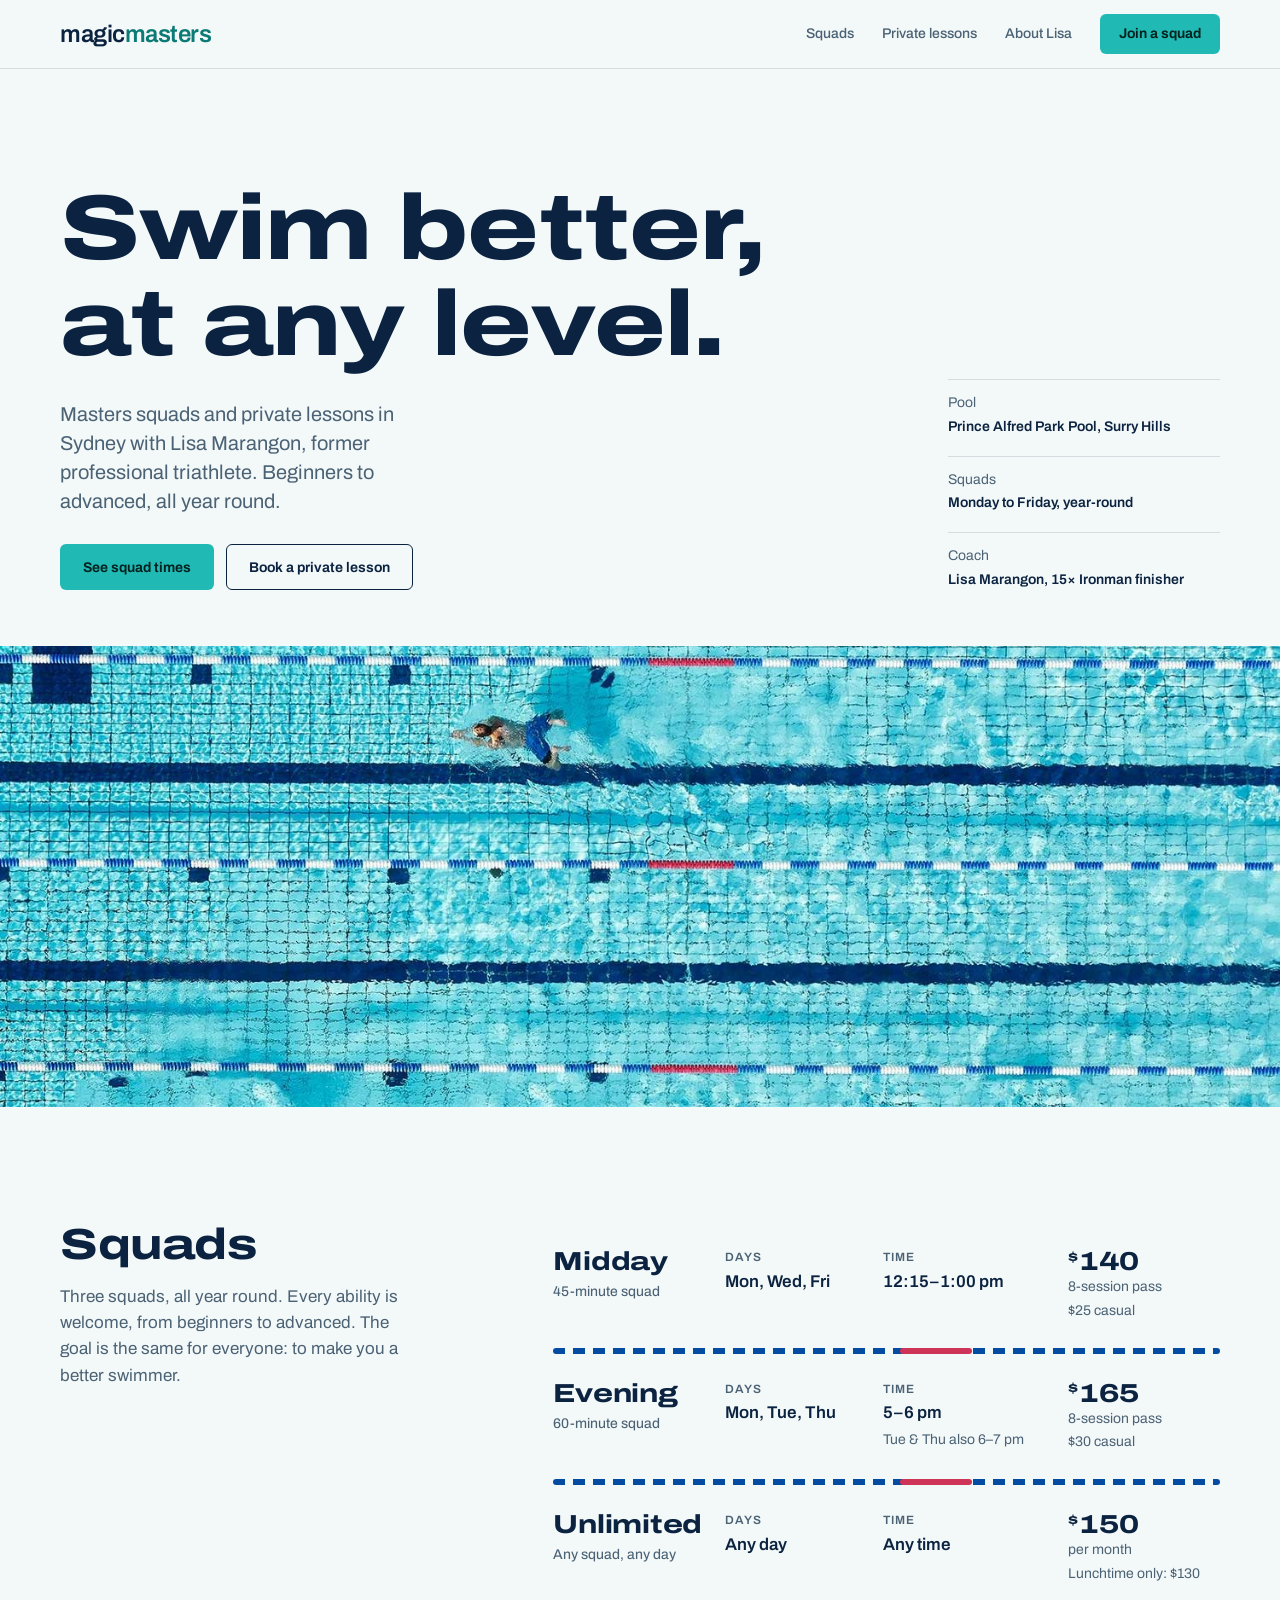
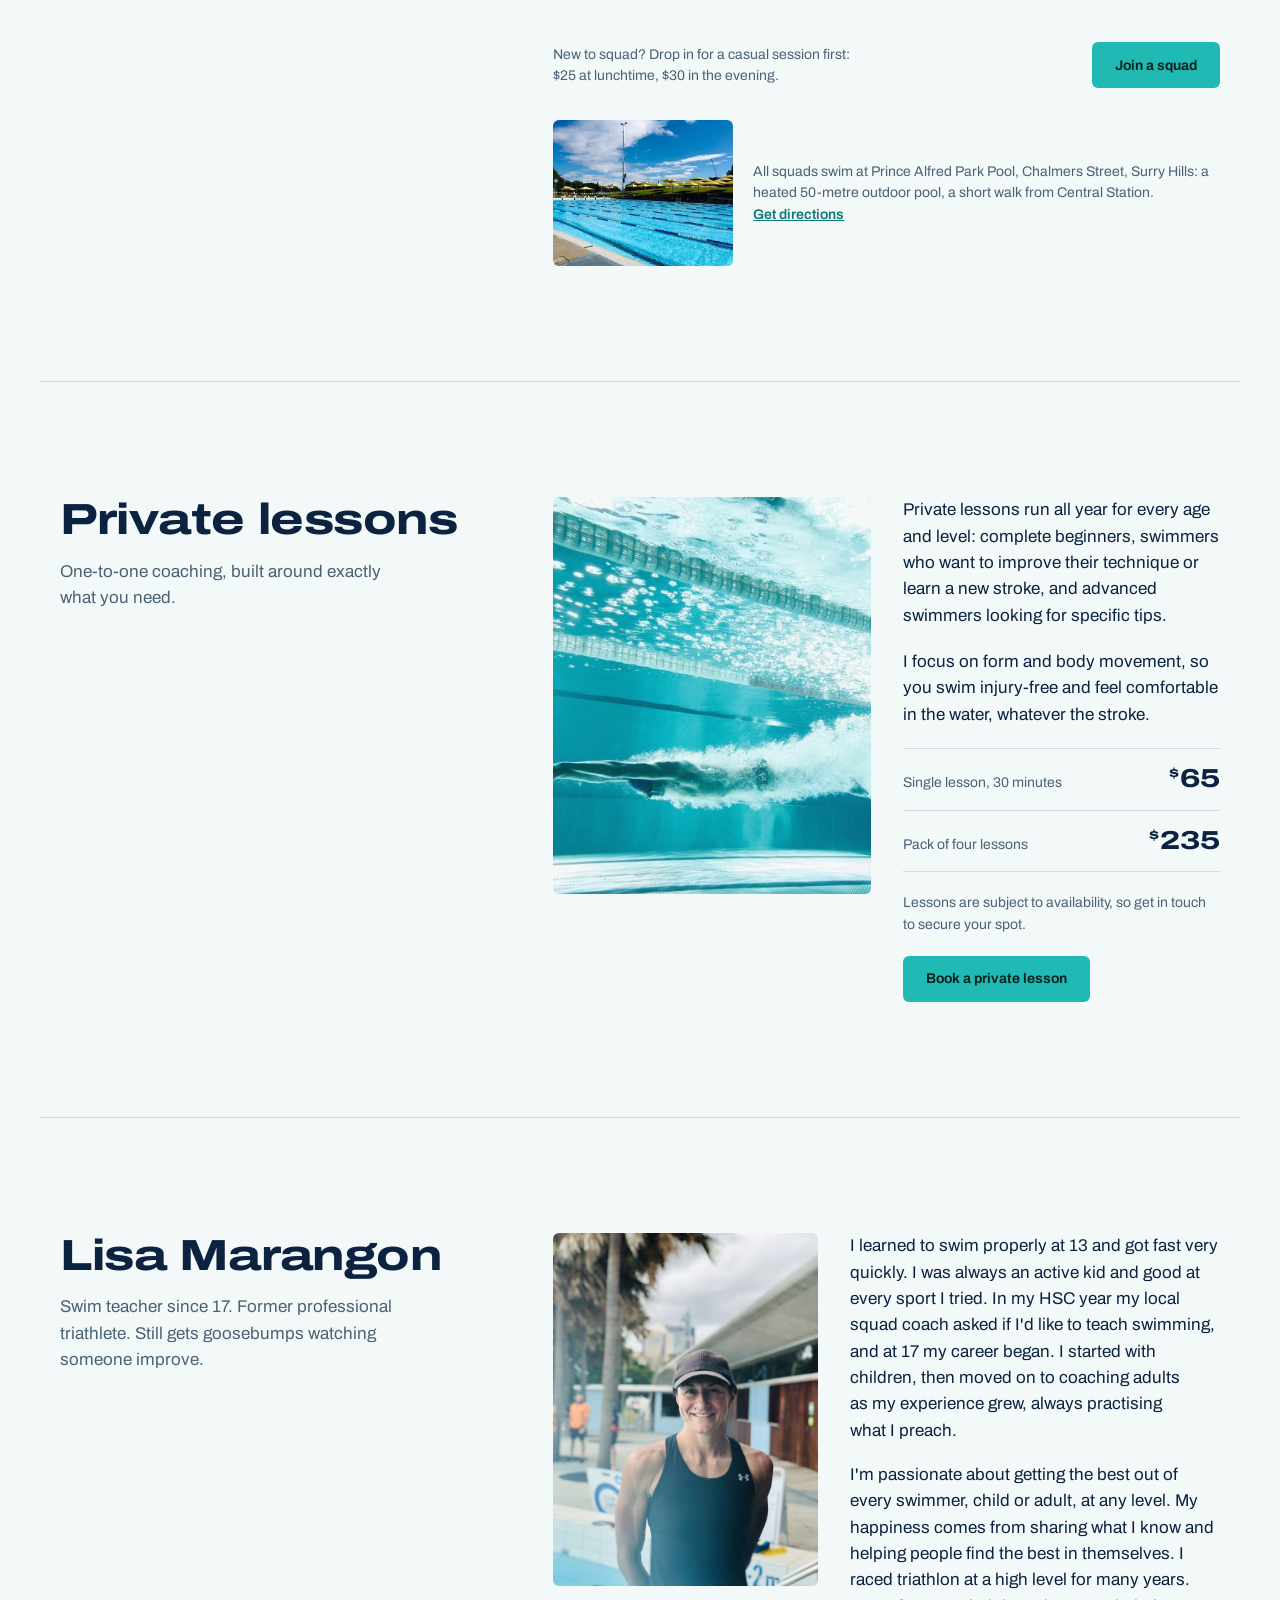
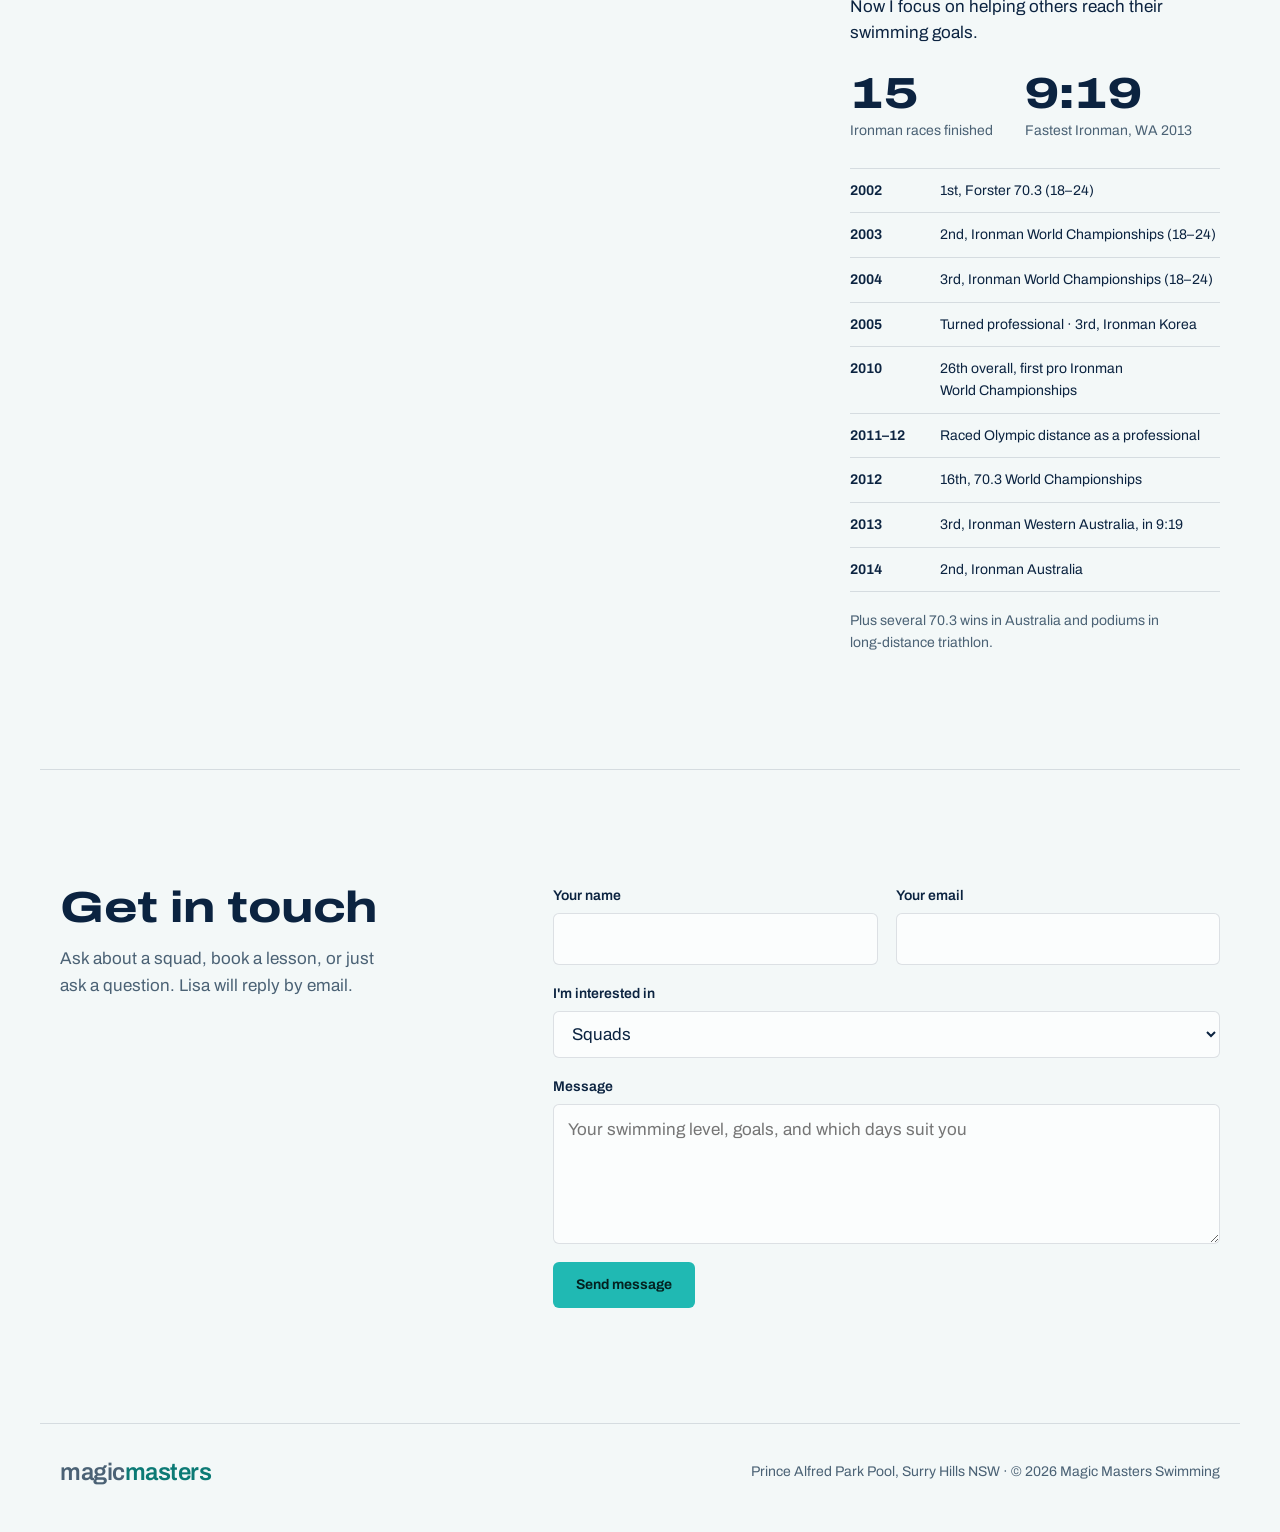
==== index.html @ 4824fb61 "Stage 2: 2026 rebuild of the homepage, no theme or jQuery Hand-written single page replacing the Enf" ====
<!doctype html>
<html lang="en-AU">
<head>
<meta charset="utf-8">
<title>Magic Masters Swimming</title>
<meta name="claude:viewport-fit-sides" content="cover">
<meta name="viewport" content="width=device-width, initial-scale=1, viewport-fit=cover">
<meta name="description" content="Masters swimming squads and private lessons with coach Lisa Marangon at Prince Alfred Park Pool, Surry Hills, Sydney. All levels, all year round.">
<meta property="og:title" content="Magic Masters Swimming">
<meta property="og:description" content="Masters squads and private lessons with Lisa Marangon at Prince Alfred Park Pool, Sydney.">
<meta property="og:image" content="assets/img/pool-lanes.jpg">
<link rel="icon" href="data:image/svg+xml,%3Csvg xmlns='http://www.w3.org/2000/svg' viewBox='0 0 32 32'%3E%3Crect width='32' height='32' rx='7' fill='%23032f66'/%3E%3Crect x='5' y='15' width='22' height='3' fill='%2320b9b3'/%3E%3Crect x='14' y='15' width='5' height='3' fill='%23ce3457'/%3E%3C/svg%3E">
<link rel="preconnect" href="https://fonts.googleapis.com">
<link rel="preconnect" href="https://fonts.gstatic.com" crossorigin>
<link rel="stylesheet" href="https://fonts.googleapis.com/css2?family=Archivo:wdth,wght@62..125,100..900&display=swap">
<style>
/* Layout: editorial 12-col grid, headings in a left rail, content right; one full-bleed pool band.
   Signature: the squad timetable as pool lanes, split by lane ropes sampled from the drone photo. */
:root {
  --canvas: #f3f8f8;      /* pool-tinted off-white */
  --surface: #fbfdfd;
  --ink: #0b2340;         /* deep lane-line navy */
  --ink-2: #4b6275;
  --line: rgba(11, 35, 64, 0.13);
  --aqua: #20b9b3;        /* logo aqua: fills only */
  --aqua-ink: #0c7a75;    /* aqua dark enough for text */
  --on-aqua: #04211f;
  --rope-blue: #044ca1;
  --rope-red: #ce3457;

  --font: "Archivo", "Helvetica Neue", Arial, sans-serif;
  --wide: "wdth" 125;
  --step--1: 0.875rem;
  --step-0: 1.0625rem;
  --step-1: 1.25rem;
  --step-2: 1.625rem;
  --step-3: clamp(1.85rem, 3.4vw, 2.75rem);
  --step-4: clamp(2.6rem, 7.2vw, 5.75rem);

  --gutter: 20px;
  --max: 1200px;
  --radius: 6px;
  --ease-out: cubic-bezier(0, 0, 0.2, 1);
}
@media (prefers-color-scheme: dark) {
  :root:not([data-theme="light"]) {
    --canvas: #071a2b; --surface: #0c2438; --ink: #e8f2f4; --ink-2: #9db4c2;
    --line: rgba(232, 242, 244, 0.14); --aqua: #2fcfc7; --aqua-ink: #5ddbd4; --on-aqua: #04211f;
    --rope-blue: #3b84e6; --rope-red: #ec5577; color-scheme: dark;
  }
}
:root[data-theme="dark"] {
  --canvas: #071a2b; --surface: #0c2438; --ink: #e8f2f4; --ink-2: #9db4c2;
  --line: rgba(232, 242, 244, 0.14); --aqua: #2fcfc7; --aqua-ink: #5ddbd4; --on-aqua: #04211f;
  --rope-blue: #3b84e6; --rope-red: #ec5577; color-scheme: dark;
}

* { box-sizing: border-box; }
html { scroll-behavior: smooth; scroll-padding-top: 76px; }
body {
  margin: 0;
  background: var(--canvas);
  color: var(--ink);
  font-family: var(--font);
  font-size: var(--step-0);
  line-height: 1.55;
  font-variation-settings: "wdth" 100;
  -webkit-font-smoothing: antialiased;
}
body::before {
  content: ""; position: fixed; inset: 0 0 auto; height: env(safe-area-inset-top, 0px);
  z-index: 10; background: var(--canvas);
}
img { max-width: 100%; height: auto; display: block; }
a { color: inherit; }
:focus-visible { outline: 3px solid var(--aqua); outline-offset: 3px; border-radius: 2px; }

.wrap {
  max-width: var(--max);
  margin-inline: auto;
  padding-left: max(var(--gutter), env(safe-area-inset-left, 0px));
  padding-right: max(var(--gutter), env(safe-area-inset-right, 0px));
}
h1, h2, h3 { margin: 0; font-variation-settings: var(--wide); font-weight: 760; line-height: 1.04; letter-spacing: -0.01em; text-wrap: balance; }
p { margin: 0; text-wrap: pretty; }

/* Wordmark rebuilt in type so it works on light and dark */
.mark { font-variation-settings: "wdth" 100; font-weight: 600; font-size: 1.5rem; letter-spacing: -0.02em; text-decoration: none; line-height: 1; }
.mark span { color: var(--aqua-ink); }

/* Header */
.top {
  position: sticky; top: env(safe-area-inset-top, 0px); z-index: 5;
  background: var(--canvas);
  border-bottom: 1px solid var(--line);
}
.top .wrap { display: flex; align-items: center; justify-content: space-between; gap: 24px; padding-block: 14px; }
.top nav { display: flex; align-items: center; gap: 28px; font-size: var(--step--1); font-weight: 520; }
.top nav a:not(.btn) { text-decoration: none; color: var(--ink-2); }
.top nav a:not(.btn):hover { color: var(--ink); }

.btn {
  display: inline-flex; align-items: center; justify-content: center; min-height: 46px;
  padding-inline: 22px; border-radius: var(--radius); font: inherit; font-size: var(--step--1);
  font-weight: 650; text-decoration: none; cursor: pointer; border: 1.5px solid transparent;
  transition: background-color 160ms cubic-bezier(0.2, 0, 0, 1), border-color 160ms cubic-bezier(0.2, 0, 0, 1);
}
.btn-primary { background: var(--aqua); color: var(--on-aqua); }
.btn-primary:hover { background: color-mix(in srgb, var(--aqua) 82%, var(--ink)); }
.btn-ghost { border-color: var(--ink); color: var(--ink); background: transparent; }
.btn-ghost:hover { background: color-mix(in srgb, var(--ink) 7%, transparent); }
.top .btn { min-height: 40px; padding-inline: 18px; }

/* Hero */
.hero .wrap { display: grid; grid-template-columns: repeat(12, 1fr); gap: 24px; padding-block: clamp(48px, 9vw, 112px) clamp(36px, 5vw, 56px); align-items: end; }
.hero-copy { grid-column: 1 / span 8; display: grid; gap: 28px; }
.hero h1 { font-size: var(--step-4); font-weight: 800; }
.lede { font-size: var(--step-1); color: var(--ink-2); max-width: 36ch; line-height: 1.45; }
.ctas { display: flex; flex-wrap: wrap; gap: 12px; }
.facts { grid-column: 10 / span 3; display: grid; gap: 18px; margin: 0; font-size: var(--step--1); }
.facts div { display: grid; gap: 2px; padding-top: 12px; border-top: 1px solid var(--line); }
.facts dt { color: var(--ink-2); }
.facts dd { margin: 0; font-weight: 600; }
.band { height: clamp(200px, 36vw, 500px); overflow: hidden; }
.band img { width: 100%; height: 100%; object-fit: cover; object-position: 50% 30%; }

@media (prefers-reduced-motion: no-preference) {
  .hero-copy > * { animation: rise 520ms var(--ease-out) both; }
  .hero-copy > *:nth-child(2) { animation-delay: 80ms; }
  .hero-copy > *:nth-child(3) { animation-delay: 160ms; }
  @keyframes rise { from { opacity: 0; transform: translateY(14px); } }
}

/* Sections: heading rail left, content right */
.section .wrap { display: grid; grid-template-columns: repeat(12, 1fr); gap: 24px; padding-block: clamp(64px, 9vw, 120px); }
.section + .section .wrap { border-top: 1px solid var(--line); }
.rail { grid-column: 1 / span 4; display: grid; gap: 16px; align-content: start; }
.rail h2 { font-size: var(--step-3); }
.rail p { color: var(--ink-2); max-width: 34ch; }
.body { grid-column: 6 / span 7; display: grid; gap: 32px; min-width: 0; }

/* Lane timetable */
.lanes { display: grid; }
.lane { display: grid; grid-template-columns: 1.1fr 1fr 1.2fr 1.1fr; gap: 20px; padding-block: 26px; align-items: start; }
.lane h3 { font-size: var(--step-2); }
.lane .dur { display: block; margin-top: 6px; font-size: var(--step--1); color: var(--ink-2); font-variation-settings: "wdth" 100; font-weight: 450; }
.cell { display: grid; gap: 2px; font-size: var(--step--1); }
.cell b { font-weight: 600; font-size: var(--step-0); }
.cell small { color: var(--ink-2); font-size: var(--step--1); }
.label { color: var(--ink-2); font-size: 0.75rem; letter-spacing: 0.08em; text-transform: uppercase; font-weight: 600; }
.price { font-variation-settings: var(--wide); font-weight: 760; font-size: var(--step-2); line-height: 1; font-variant-numeric: tabular-nums; }
.price sup { font-size: 0.55em; vertical-align: 0.6em; margin-right: 1px; }
.rope {
  position: relative; height: 6px; border-radius: 3px;
  background: repeating-linear-gradient(90deg, var(--rope-blue) 0 12px, transparent 12px 20px);
}
.rope::after { content: ""; position: absolute; left: 52%; width: 72px; height: 100%; border-radius: 3px; background: var(--rope-red); }
.squad-foot { display: flex; flex-wrap: wrap; gap: 20px 32px; align-items: center; justify-content: space-between; }
.squad-foot p { color: var(--ink-2); font-size: var(--step--1); max-width: 40ch; }
.pool { display: grid; grid-template-columns: 180px 1fr; gap: 20px; align-items: center; }
.pool img { border-radius: var(--radius); aspect-ratio: 495 / 400; object-fit: cover; }
.pool p { font-size: var(--step--1); color: var(--ink-2); }
.pool a { color: var(--aqua-ink); font-weight: 600; }

/* Private lessons */
.lessons .body { grid-template-columns: 1fr 1fr; gap: 32px; align-items: start; }
.lessons figure { margin: 0; }
.lessons figure img { border-radius: var(--radius); aspect-ratio: 4 / 5; object-fit: cover; object-position: 30% 50%; width: 100%; }
.lesson-copy { display: grid; gap: 20px; }
.rates { display: grid; margin: 0; padding: 0; list-style: none; border-top: 1px solid var(--line); }
.rates li { display: flex; justify-content: space-between; align-items: baseline; gap: 16px; padding-block: 16px; border-bottom: 1px solid var(--line); }
.rates span { color: var(--ink-2); font-size: var(--step--1); }
.note { font-size: var(--step--1); color: var(--ink-2); }

/* About */
.about .body { grid-template-columns: 5fr 7fr; gap: 32px; align-items: start; }
.about figure { margin: 0; }
.about figure img { border-radius: var(--radius); aspect-ratio: 773 / 1030; object-fit: cover; width: 100%; }
.bio { display: grid; gap: 18px; }
.stats { display: flex; flex-wrap: wrap; gap: 32px; padding-block: 8px; }
.stat { display: grid; gap: 4px; }
.stat b { font-variation-settings: var(--wide); font-weight: 800; font-size: var(--step-3); line-height: 1; font-variant-numeric: tabular-nums; }
.stat span { font-size: var(--step--1); color: var(--ink-2); }
.career { list-style: none; margin: 0; padding: 0; display: grid; border-top: 1px solid var(--line); font-size: var(--step--1); }
.career li { display: grid; grid-template-columns: 78px 1fr; gap: 12px; padding-block: 11px; border-bottom: 1px solid var(--line); }
.career time { font-weight: 650; font-variant-numeric: tabular-nums; }

/* Contact */
form { display: grid; grid-template-columns: 1fr 1fr; gap: 18px; }
.field { display: grid; gap: 6px; }
.field.full { grid-column: 1 / -1; }
label { font-size: var(--step--1); font-weight: 600; }
input, select, textarea {
  font: inherit; font-size: var(--step-0); color: var(--ink); background: var(--surface);
  border: 1.5px solid var(--line); border-radius: var(--radius); padding: 12px 14px; width: 100%;
}
input:focus, select:focus, textarea:focus { outline: none; border-color: var(--aqua); box-shadow: 0 0 0 3px color-mix(in srgb, var(--aqua) 25%, transparent); }
textarea { min-height: 140px; resize: vertical; }
.form-end { grid-column: 1 / -1; display: flex; flex-wrap: wrap; gap: 16px; align-items: center; }
.status { font-size: var(--step--1); color: var(--ink-2); }

/* Footer */
footer .wrap { display: flex; flex-wrap: wrap; justify-content: space-between; gap: 16px; align-items: center; padding-block: 36px 48px; border-top: 1px solid var(--line); font-size: var(--step--1); color: var(--ink-2); }

/* Tablet and phone */
@media (max-width: 960px) {
  .hero-copy { grid-column: 1 / -1; }
  .facts { grid-column: 1 / -1; grid-template-columns: repeat(3, 1fr); }
  .rail, .body { grid-column: 1 / -1; }
  .rail { margin-bottom: 8px; }
}
@media (max-width: 720px) {
  .top nav a:not(.btn) { display: none; }
  .facts { grid-template-columns: 1fr; gap: 12px; }
  .lane { grid-template-columns: 1fr 1fr; gap: 16px 20px; }
  .lane .name { grid-column: 1 / -1; }
  .lessons .body, .about .body { grid-template-columns: 1fr; }
  .lessons figure img { aspect-ratio: 3 / 2; }
  .about figure { max-width: 360px; }
  .pool { grid-template-columns: 120px 1fr; }
  form { grid-template-columns: 1fr; }
}
@media (prefers-reduced-motion: reduce) {
  * { animation-duration: 0.01ms !important; transition-duration: 0.01ms !important; }
  html { scroll-behavior: auto; }
}
</style>
</head>
<body>

<header class="top">
  <div class="wrap">
    <a class="mark" href="#top" aria-label="Magic Masters Swimming, home">magic<span>masters</span></a>
    <nav aria-label="Main">
      <a href="#squads">Squads</a>
      <a href="#lessons">Private lessons</a>
      <a href="#about">About Lisa</a>
      <a class="btn btn-primary" href="#contact" data-topic="Squads">Join a squad</a>
    </nav>
  </div>
</header>

<main id="top">
  <section class="hero">
    <div class="wrap">
      <div class="hero-copy">
        <h1>Swim better, at any&nbsp;level.</h1>
        <p class="lede">Masters squads and private lessons in Sydney with Lisa Marangon, former professional triathlete. Beginners to advanced, all year&nbsp;round.</p>
        <div class="ctas">
          <a class="btn btn-primary" href="#squads">See squad times</a>
          <a class="btn btn-ghost" href="#contact" data-topic="Private lessons">Book a private lesson</a>
        </div>
      </div>
      <dl class="facts">
        <div><dt>Pool</dt><dd>Prince Alfred Park Pool, Surry&nbsp;Hills</dd></div>
        <div><dt>Squads</dt><dd>Monday to Friday, year&#8209;round</dd></div>
        <div><dt>Coach</dt><dd>Lisa Marangon, 15&times;&nbsp;Ironman&nbsp;finisher</dd></div>
      </dl>
    </div>
    <div class="band"><img src="assets/img/pool-lanes.jpg" alt="Aerial view of a swimmer doing freestyle between lane ropes in an outdoor pool" width="1500" height="1000" fetchpriority="high"></div>
  </section>

  <section class="section" id="squads">
    <div class="wrap">
      <div class="rail">
        <h2>Squads</h2>
        <p>Three squads, all year round. Every ability is welcome, from beginners to advanced. The goal is the same for everyone: to make you a better&nbsp;swimmer.</p>
      </div>
      <div class="body">
        <div class="lanes">
          <div class="lane">
            <div class="name"><h3>Midday</h3><span class="dur">45-minute squad</span></div>
            <div class="cell"><span class="label">Days</span><b>Mon, Wed, Fri</b></div>
            <div class="cell"><span class="label">Time</span><b>12:15–1:00&nbsp;pm</b></div>
            <div class="cell"><span class="price"><sup>$</sup>140</span><small>8-session pass</small><small>$25 casual</small></div>
          </div>
          <div class="rope" aria-hidden="true"></div>
          <div class="lane">
            <div class="name"><h3>Evening</h3><span class="dur">60-minute squad</span></div>
            <div class="cell"><span class="label">Days</span><b>Mon, Tue, Thu</b></div>
            <div class="cell"><span class="label">Time</span><b>5–6&nbsp;pm</b><small>Tue &amp; Thu also 6–7&nbsp;pm</small></div>
            <div class="cell"><span class="price"><sup>$</sup>165</span><small>8-session pass</small><small>$30 casual</small></div>
          </div>
          <div class="rope" aria-hidden="true"></div>
          <div class="lane">
            <div class="name"><h3>Unlimited</h3><span class="dur">Any squad, any day</span></div>
            <div class="cell"><span class="label">Days</span><b>Any day</b></div>
            <div class="cell"><span class="label">Time</span><b>Any time</b></div>
            <div class="cell"><span class="price"><sup>$</sup>150</span><small>per month</small><small>Lunchtime only: $130</small></div>
          </div>
        </div>
        <div class="squad-foot">
          <p>New to squad? Drop in for a casual session first: $25 at lunchtime, $30 in the&nbsp;evening.</p>
          <a class="btn btn-primary" href="#contact" data-topic="Squads">Join a squad</a>
        </div>
        <div class="pool">
          <img src="assets/img/prince-alfred-pool.jpg" alt="The 50-metre outdoor pool at Prince Alfred Park, with yellow shade umbrellas" width="495" height="400" loading="lazy">
          <p>All squads swim at Prince Alfred Park Pool, Chalmers Street, Surry Hills: a heated 50-metre outdoor pool, a short walk from Central&nbsp;Station.<br><a href="https://www.google.com/maps/search/?api=1&amp;query=Prince+Alfred+Park+Pool+Surry+Hills" target="_blank" rel="noopener">Get directions</a></p>
        </div>
      </div>
    </div>
  </section>

  <section class="section lessons" id="lessons">
    <div class="wrap">
      <div class="rail">
        <h2>Private lessons</h2>
        <p>One-to-one coaching, built around exactly what you&nbsp;need.</p>
      </div>
      <div class="body">
        <figure><img src="assets/img/swimmer.jpg" alt="A swimmer gliding underwater after a push-off, seen from below the surface" width="1500" height="1000" loading="lazy"></figure>
        <div class="lesson-copy">
          <p>Private lessons run all year for every age and level: complete beginners, swimmers who want to improve their technique or learn a new stroke, and advanced swimmers looking for specific&nbsp;tips.</p>
          <p>I focus on form and body movement, so you swim injury-free and feel comfortable in the water, whatever the&nbsp;stroke.</p>
          <ul class="rates">
            <li><span>Single lesson, 30 minutes</span><b class="price"><sup>$</sup>65</b></li>
            <li><span>Pack of four lessons</span><b class="price"><sup>$</sup>235</b></li>
          </ul>
          <p class="note">Lessons are subject to availability, so get in touch to secure your&nbsp;spot.</p>
          <div><a class="btn btn-primary" href="#contact" data-topic="Private lessons">Book a private lesson</a></div>
        </div>
      </div>
    </div>
  </section>

  <section class="section about" id="about">
    <div class="wrap">
      <div class="rail">
        <h2>Lisa Marangon</h2>
        <p>Swim teacher since 17. Former professional triathlete. Still gets goosebumps watching someone&nbsp;improve.</p>
      </div>
      <div class="body">
        <figure><img src="assets/img/lisa.jpg" alt="Lisa Marangon smiling on the pool deck at Prince Alfred Park Pool" width="773" height="1030" loading="lazy"></figure>
        <div class="bio">
          <p>I learned to swim properly at 13 and got fast very quickly. I was always an active kid and good at every sport I tried. In my HSC year my local squad coach asked if I'd like to teach swimming, and at 17 my career began. I started with children, then moved on to coaching adults as my experience grew, always practising what I&nbsp;preach.</p>
          <p>I'm passionate about getting the best out of every swimmer, child or adult, at any level. My happiness comes from sharing what I know and helping people find the best in themselves. I raced triathlon at a high level for many years. Now I focus on helping others reach their swimming&nbsp;goals.</p>
          <div class="stats">
            <div class="stat"><b>15</b><span>Ironman races finished</span></div>
            <div class="stat"><b>9:19</b><span>Fastest Ironman, WA&nbsp;2013</span></div>
          </div>
          <ol class="career" aria-label="Triathlon career highlights">
            <li><time>2002</time><span>1st, Forster 70.3 (18–24)</span></li>
            <li><time>2003</time><span>2nd, Ironman World Championships (18–24)</span></li>
            <li><time>2004</time><span>3rd, Ironman World Championships (18–24)</span></li>
            <li><time>2005</time><span>Turned professional · 3rd, Ironman Korea</span></li>
            <li><time>2010</time><span>26th overall, first pro Ironman World Championships</span></li>
            <li><time>2011–12</time><span>Raced Olympic distance as a professional</span></li>
            <li><time>2012</time><span>16th, 70.3 World Championships</span></li>
            <li><time>2013</time><span>3rd, Ironman Western Australia, in 9:19</span></li>
            <li><time>2014</time><span>2nd, Ironman Australia</span></li>
          </ol>
          <p class="note">Plus several 70.3 wins in Australia and podiums in long-distance&nbsp;triathlon.</p>
        </div>
      </div>
    </div>
  </section>

  <section class="section" id="contact">
    <div class="wrap">
      <div class="rail">
        <h2>Get in&nbsp;touch</h2>
        <p>Ask about a squad, book a lesson, or just ask a question. Lisa will reply by&nbsp;email.</p>
      </div>
      <div class="body">
        <form id="contact-form" novalidate>
          <div class="field"><label for="cf-name">Your name</label><input id="cf-name" name="name" autocomplete="name" required></div>
          <div class="field"><label for="cf-email">Your email</label><input id="cf-email" name="email" type="email" autocomplete="email" required></div>
          <div class="field full"><label for="cf-topic">I'm interested in</label>
            <select id="cf-topic" name="topic">
              <option>Squads</option>
              <option>Private lessons</option>
              <option>Something else</option>
            </select>
          </div>
          <div class="field full"><label for="cf-message">Message</label><textarea id="cf-message" name="message" placeholder="Your swimming level, goals, and which days suit you"></textarea></div>
          <div class="form-end">
            <button class="btn btn-primary" type="submit">Send message</button>
            <p class="status" id="cf-status" role="status" aria-live="polite"></p>
          </div>
        </form>
      </div>
    </div>
  </section>
</main>

<footer>
  <div class="wrap">
    <a class="mark" href="#top">magic<span>masters</span></a>
    <span>Prince Alfred Park Pool, Surry Hills NSW · © 2026 Magic Masters Swimming</span>
  </div>
</footer>

<script>
// No widows: bind the last two words of every text block so no line ends on a lone word.
document.querySelectorAll("h1, h2, h3, p, dd, li span, .cell b, .cell small, .stat span, .dur").forEach(function (el) {
  var walker = document.createTreeWalker(el, NodeFilter.SHOW_TEXT), last = null, n;
  while ((n = walker.nextNode())) if (n.data.trim()) last = n;
  if (last) last.data = last.data.replace(/ (\S+\s*)$/, " $1");
});
</script>
<script>
// Contact: no server, so a filled form opens the visitor's email app addressed to Lisa.
// Set CONTACT_EMAIL to switch it on.
(function () {
  var CONTACT_EMAIL = "";
  var form = document.getElementById("contact-form");
  var status = document.getElementById("cf-status");
  var topic = document.getElementById("cf-topic");

  document.querySelectorAll("[data-topic]").forEach(function (link) {
    link.addEventListener("click", function () { topic.value = link.getAttribute("data-topic"); });
  });

  form.addEventListener("submit", function (e) {
    e.preventDefault();
    var name = form.name.value.trim();
    var email = form.email.value.trim();
    if (!name || !/^\S+@\S+\.\S+$/.test(email)) {
      status.textContent = "Add your name and a valid email so Lisa can reply.";
      (name ? form.email : form.name).focus();
      return;
    }
    if (!CONTACT_EMAIL) {
      status.textContent = "Online enquiries open soon. Your message hasn't been sent.";
      return;
    }
    var body = form.message.value.trim() + "\n\n" + name + " (" + email + ")";
    window.location.href = "mailto:" + CONTACT_EMAIL +
      "?subject=" + encodeURIComponent(topic.value + " enquiry from " + name) +
      "&body=" + encodeURIComponent(body);
    status.textContent = "Your email app should open with the message ready to send.";
  });
})();
</script>
</body>
</html>
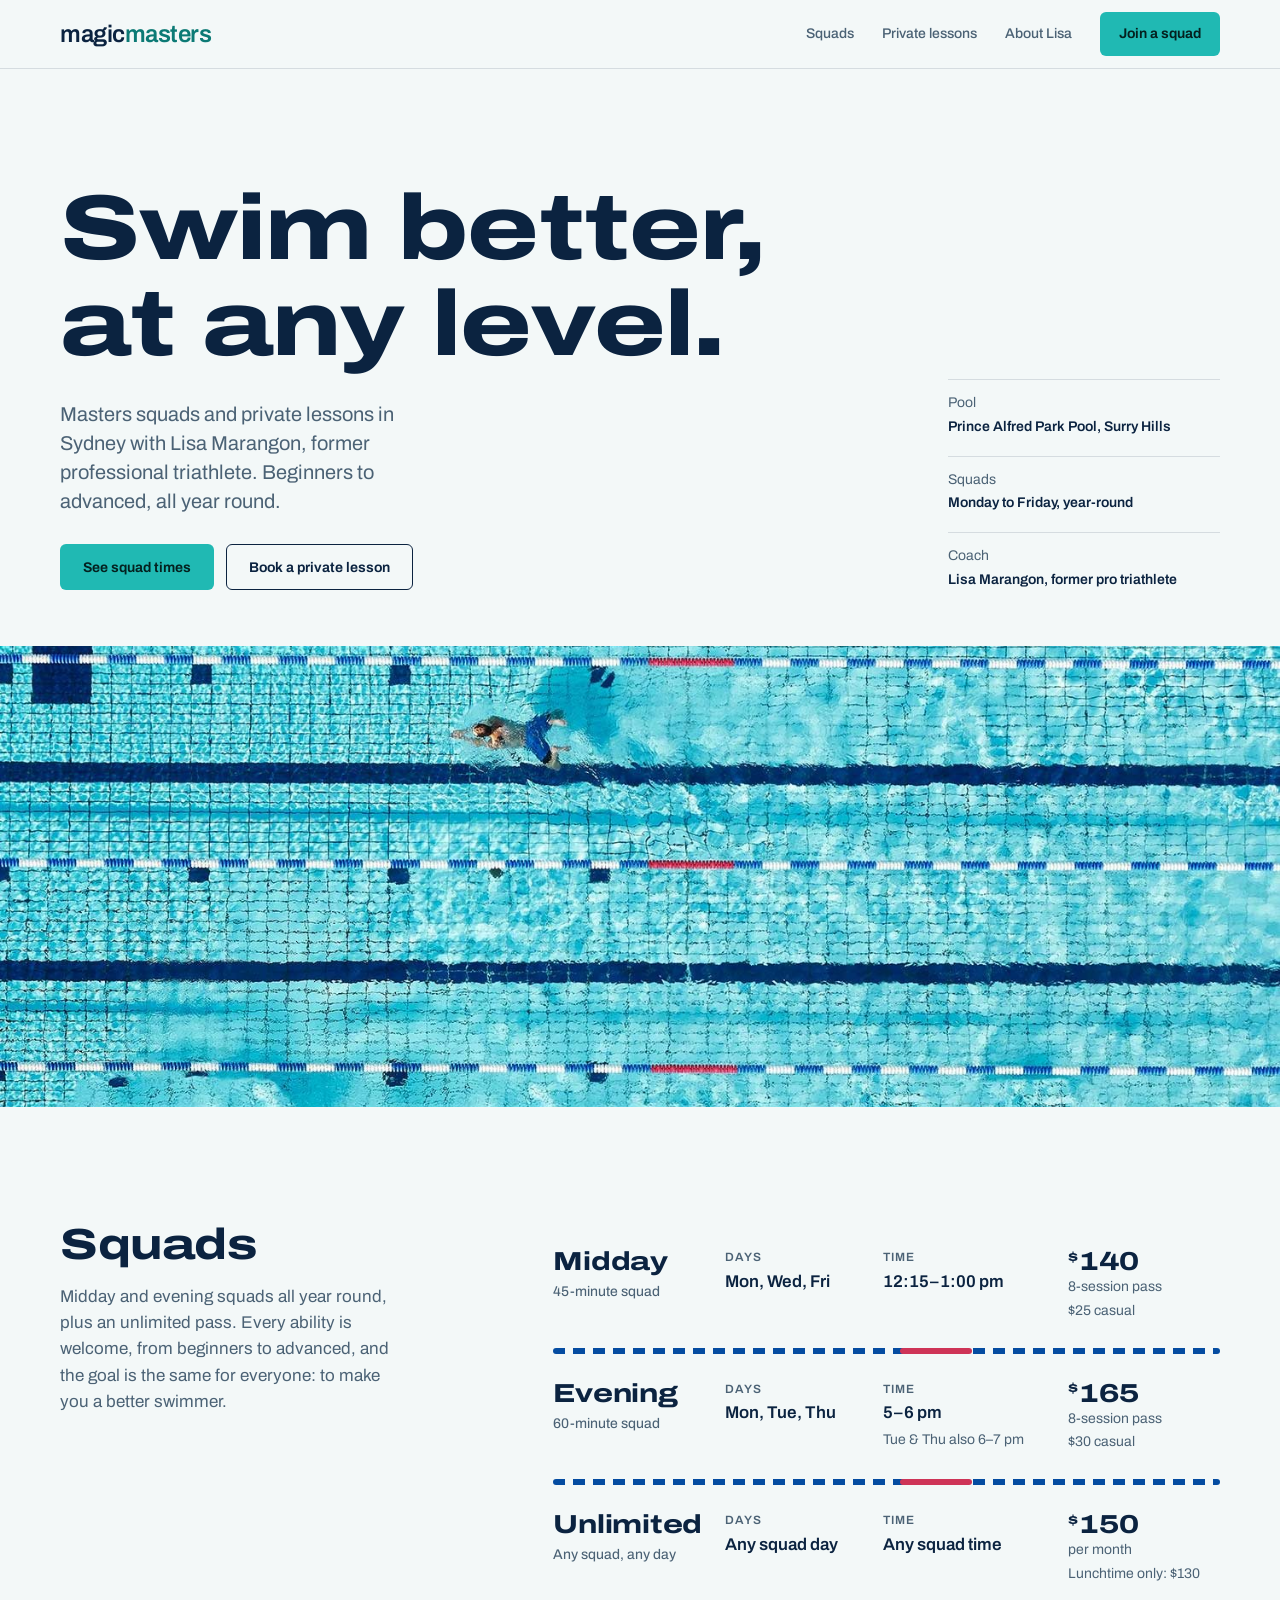
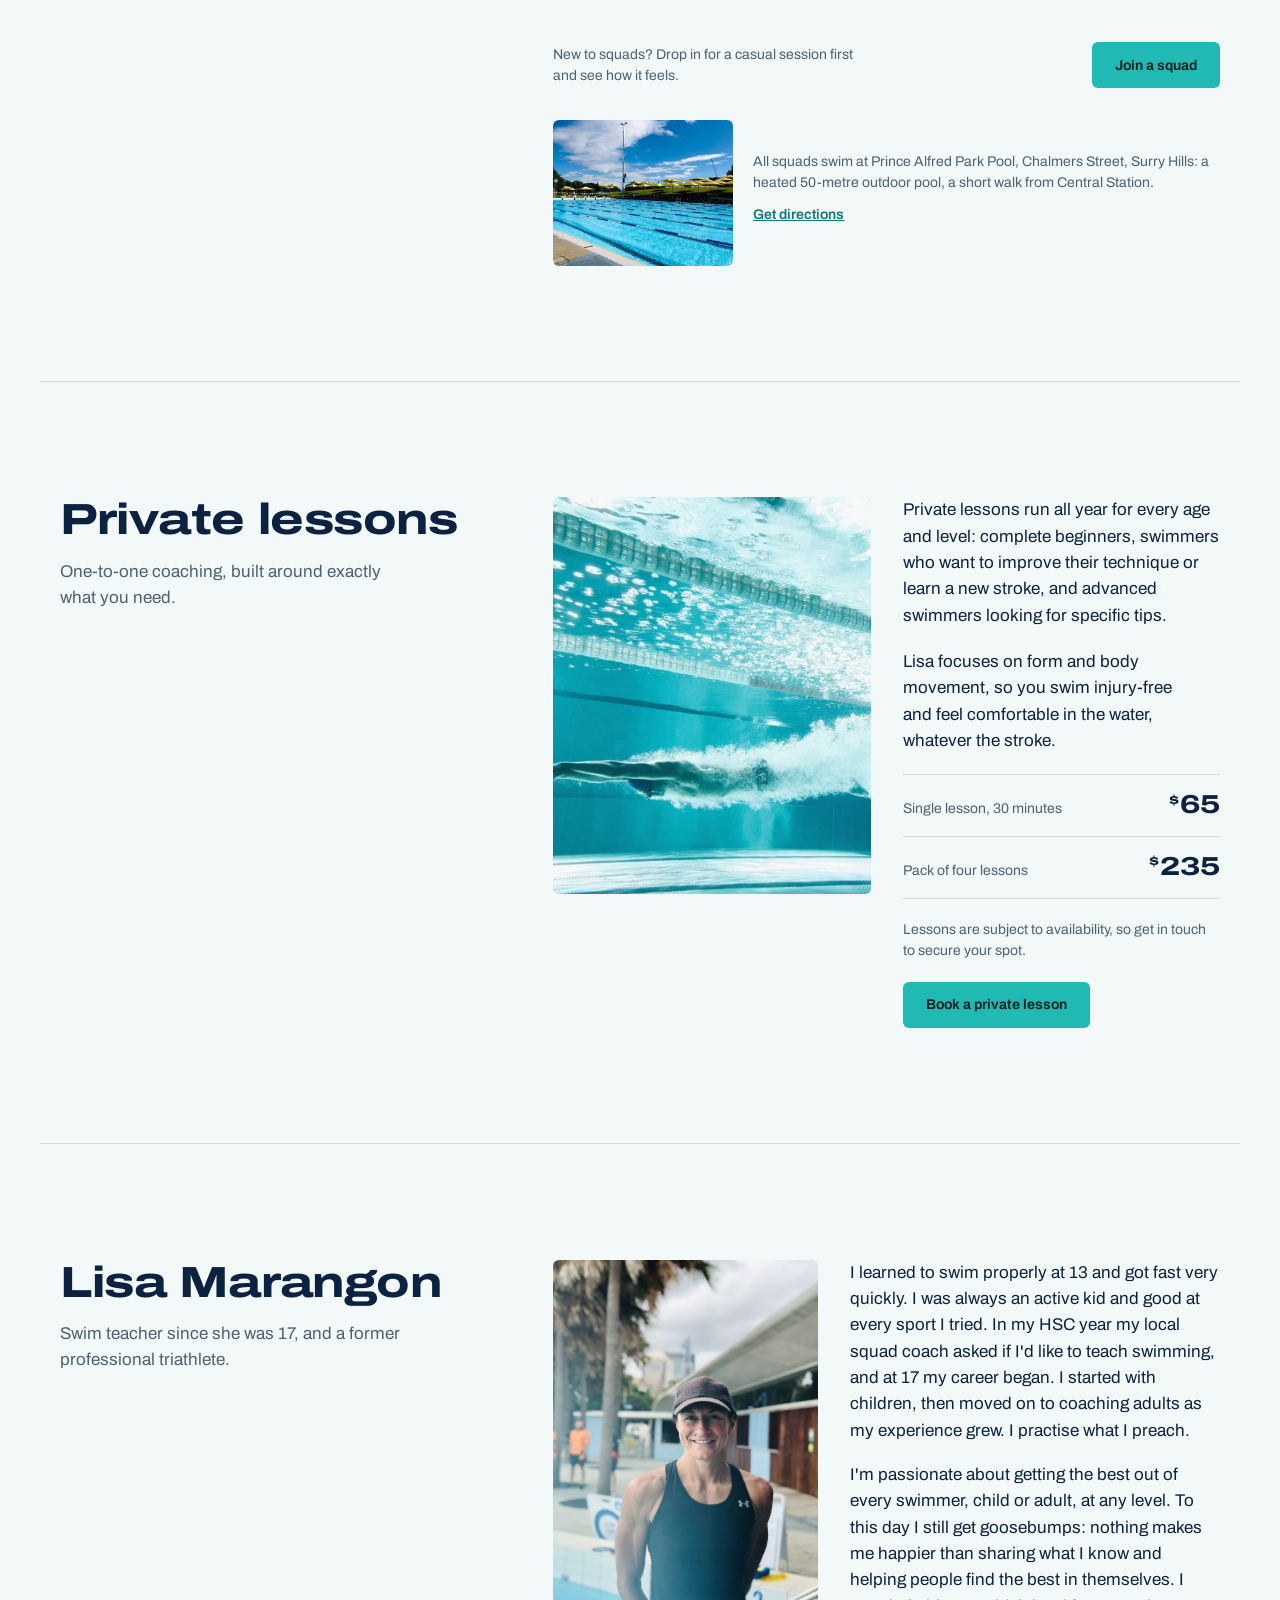
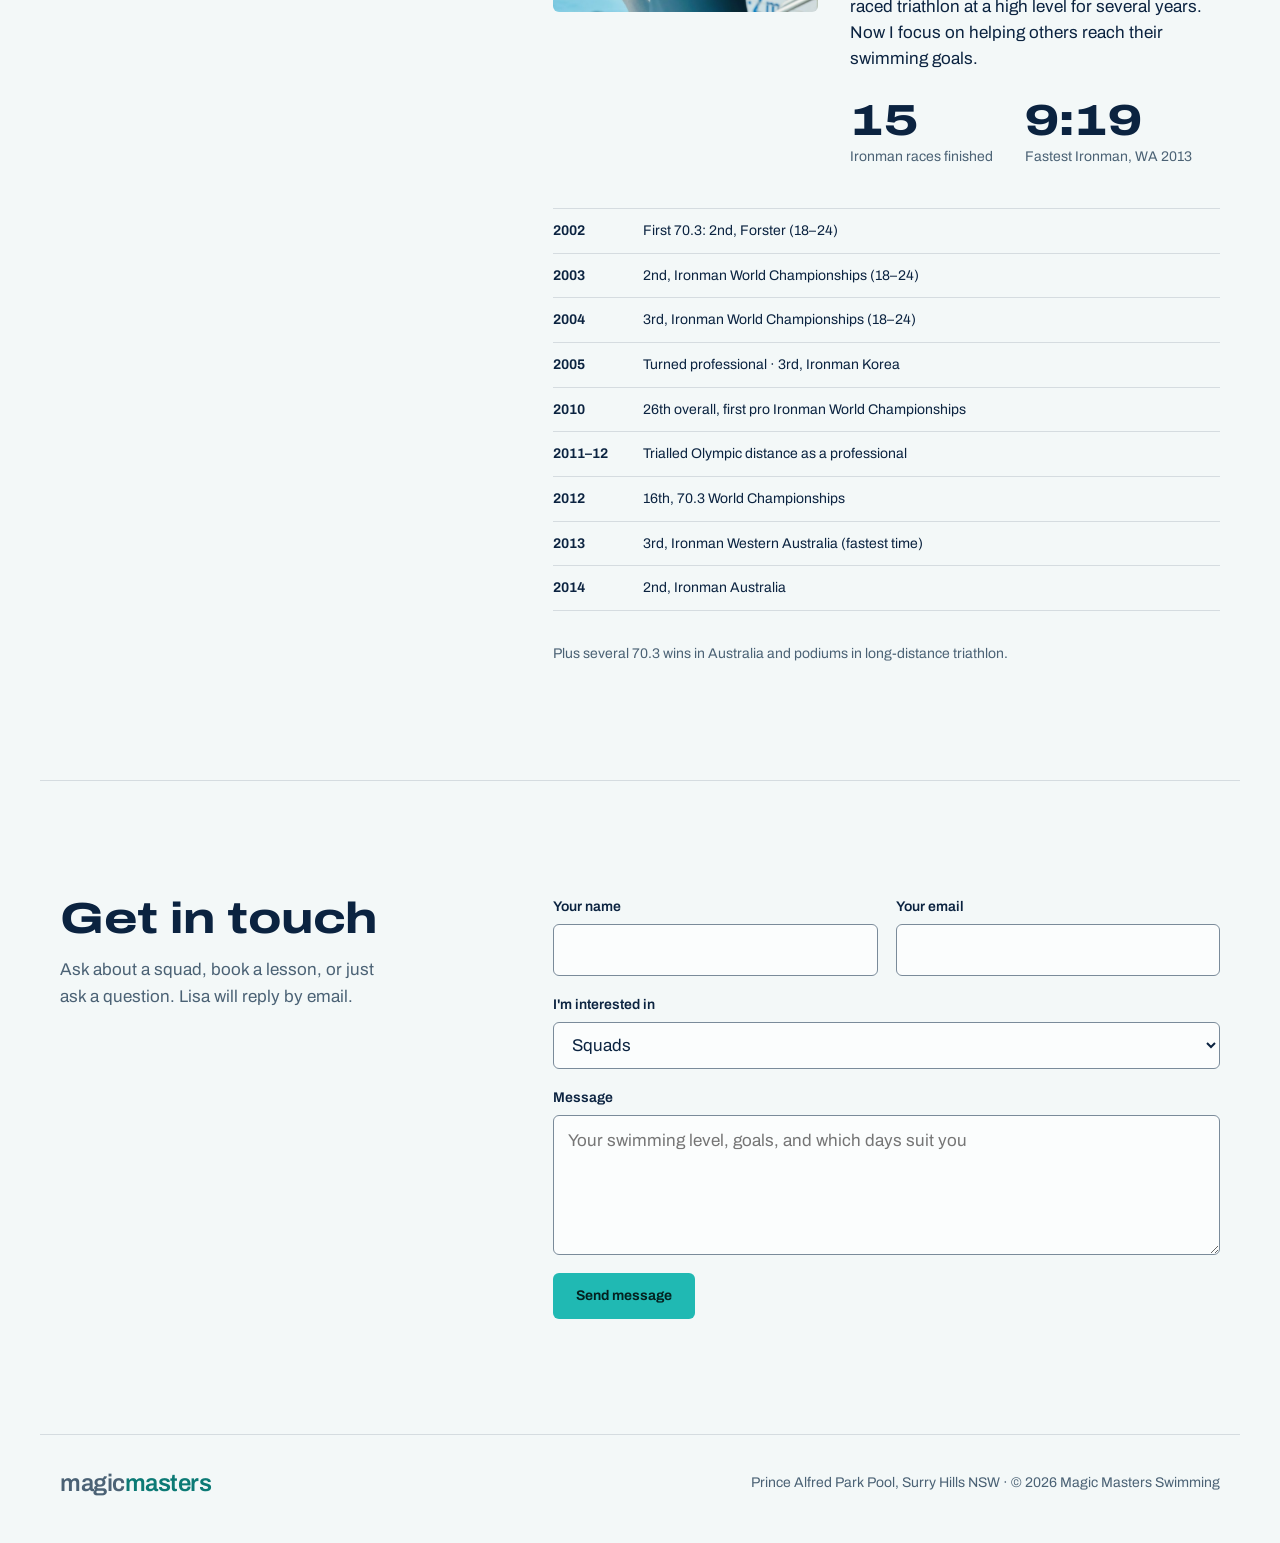
==== commit db328b7d: "Stage 2 review fixes: accuracy, voice, contrast, phone nav Fresh-eyes review caught a changed result" ====
--- a/index.html
+++ b/index.html
@@ -3,12 +3,11 @@
 <head>
 <meta charset="utf-8">
 <title>Magic Masters Swimming</title>
-<meta name="claude:viewport-fit-sides" content="cover">
 <meta name="viewport" content="width=device-width, initial-scale=1, viewport-fit=cover">
 <meta name="description" content="Masters swimming squads and private lessons with coach Lisa Marangon at Prince Alfred Park Pool, Surry Hills, Sydney. All levels, all year round.">
 <meta property="og:title" content="Magic Masters Swimming">
 <meta property="og:description" content="Masters squads and private lessons with Lisa Marangon at Prince Alfred Park Pool, Sydney.">
-<meta property="og:image" content="assets/img/pool-lanes.jpg">
+<meta property="og:image" content="https://zapiolaesteban.github.io/magic-masters-swimming/assets/img/pool-lanes.jpg">
 <link rel="icon" href="data:image/svg+xml,%3Csvg xmlns='http://www.w3.org/2000/svg' viewBox='0 0 32 32'%3E%3Crect width='32' height='32' rx='7' fill='%23032f66'/%3E%3Crect x='5' y='15' width='22' height='3' fill='%2320b9b3'/%3E%3Crect x='14' y='15' width='5' height='3' fill='%23ce3457'/%3E%3C/svg%3E">
 <link rel="preconnect" href="https://fonts.googleapis.com">
 <link rel="preconnect" href="https://fonts.gstatic.com" crossorigin>
@@ -22,6 +21,7 @@
   --ink: #0b2340;         /* deep lane-line navy */
   --ink-2: #4b6275;
   --line: rgba(11, 35, 64, 0.13);
+  --field: #7a8b9a;       /* input borders, 3:1+ on canvas */
   --aqua: #20b9b3;        /* logo aqua: fills only */
   --aqua-ink: #0c7a75;    /* aqua dark enough for text */
   --on-aqua: #04211f;
@@ -45,13 +45,13 @@
 @media (prefers-color-scheme: dark) {
   :root:not([data-theme="light"]) {
     --canvas: #071a2b; --surface: #0c2438; --ink: #e8f2f4; --ink-2: #9db4c2;
-    --line: rgba(232, 242, 244, 0.14); --aqua: #2fcfc7; --aqua-ink: #5ddbd4; --on-aqua: #04211f;
+    --line: rgba(232, 242, 244, 0.14); --field: #6b8597; --aqua: #2fcfc7; --aqua-ink: #5ddbd4; --on-aqua: #04211f;
     --rope-blue: #3b84e6; --rope-red: #ec5577; color-scheme: dark;
   }
 }
 :root[data-theme="dark"] {
   --canvas: #071a2b; --surface: #0c2438; --ink: #e8f2f4; --ink-2: #9db4c2;
-  --line: rgba(232, 242, 244, 0.14); --aqua: #2fcfc7; --aqua-ink: #5ddbd4; --on-aqua: #04211f;
+  --line: rgba(232, 242, 244, 0.14); --field: #6b8597; --aqua: #2fcfc7; --aqua-ink: #5ddbd4; --on-aqua: #04211f;
   --rope-blue: #3b84e6; --rope-red: #ec5577; color-scheme: dark;
 }
 
@@ -73,7 +73,7 @@
 }
 img { max-width: 100%; height: auto; display: block; }
 a { color: inherit; }
-:focus-visible { outline: 3px solid var(--aqua); outline-offset: 3px; border-radius: 2px; }
+:focus-visible { outline: 3px solid var(--aqua-ink); outline-offset: 3px; border-radius: 2px; }
 
 .wrap {
   max-width: var(--max);
@@ -94,8 +94,10 @@
   background: var(--canvas);
   border-bottom: 1px solid var(--line);
 }
-.top .wrap { display: flex; align-items: center; justify-content: space-between; gap: 24px; padding-block: 14px; }
+.top .wrap { display: flex; align-items: center; gap: 12px 28px; padding-block: 12px; }
+.top .mark { margin-right: auto; }
 .top nav { display: flex; align-items: center; gap: 28px; font-size: var(--step--1); font-weight: 520; }
+.top nav a { display: inline-flex; align-items: center; min-height: 44px; }
 .top nav a:not(.btn) { text-decoration: none; color: var(--ink-2); }
 .top nav a:not(.btn):hover { color: var(--ink); }
 
@@ -109,7 +111,7 @@
 .btn-primary:hover { background: color-mix(in srgb, var(--aqua) 82%, var(--ink)); }
 .btn-ghost { border-color: var(--ink); color: var(--ink); background: transparent; }
 .btn-ghost:hover { background: color-mix(in srgb, var(--ink) 7%, transparent); }
-.top .btn { min-height: 40px; padding-inline: 18px; }
+.top .btn { min-height: 44px; padding-inline: 18px; }
 
 /* Hero */
 .hero .wrap { display: grid; grid-template-columns: repeat(12, 1fr); gap: 24px; padding-block: clamp(48px, 9vw, 112px) clamp(36px, 5vw, 56px); align-items: end; }
@@ -134,7 +136,7 @@
 /* Sections: heading rail left, content right */
 .section .wrap { display: grid; grid-template-columns: repeat(12, 1fr); gap: 24px; padding-block: clamp(64px, 9vw, 120px); }
 .section + .section .wrap { border-top: 1px solid var(--line); }
-.rail { grid-column: 1 / span 4; display: grid; gap: 16px; align-content: start; }
+.rail { grid-column: 1 / span 4; display: grid; gap: 16px; align-content: start; position: sticky; top: 96px; align-self: start; }
 .rail h2 { font-size: var(--step-3); }
 .rail p { color: var(--ink-2); max-width: 34ch; }
 .body { grid-column: 6 / span 7; display: grid; gap: 32px; min-width: 0; }
@@ -160,7 +162,7 @@
 .pool { display: grid; grid-template-columns: 180px 1fr; gap: 20px; align-items: center; }
 .pool img { border-radius: var(--radius); aspect-ratio: 495 / 400; object-fit: cover; }
 .pool p { font-size: var(--step--1); color: var(--ink-2); }
-.pool a { color: var(--aqua-ink); font-weight: 600; }
+.pool a { color: var(--aqua-ink); font-weight: 600; display: inline-block; padding-block: 10px; }
 
 /* Private lessons */
 .lessons .body { grid-template-columns: 1fr 1fr; gap: 32px; align-items: start; }
@@ -181,6 +183,7 @@
 .stat { display: grid; gap: 4px; }
 .stat b { font-variation-settings: var(--wide); font-weight: 800; font-size: var(--step-3); line-height: 1; font-variant-numeric: tabular-nums; }
 .stat span { font-size: var(--step--1); color: var(--ink-2); }
+.about .career, .about .more { grid-column: 1 / -1; }
 .career { list-style: none; margin: 0; padding: 0; display: grid; border-top: 1px solid var(--line); font-size: var(--step--1); }
 .career li { display: grid; grid-template-columns: 78px 1fr; gap: 12px; padding-block: 11px; border-bottom: 1px solid var(--line); }
 .career time { font-weight: 650; font-variant-numeric: tabular-nums; }
@@ -192,9 +195,9 @@
 label { font-size: var(--step--1); font-weight: 600; }
 input, select, textarea {
   font: inherit; font-size: var(--step-0); color: var(--ink); background: var(--surface);
-  border: 1.5px solid var(--line); border-radius: var(--radius); padding: 12px 14px; width: 100%;
-}
-input:focus, select:focus, textarea:focus { outline: none; border-color: var(--aqua); box-shadow: 0 0 0 3px color-mix(in srgb, var(--aqua) 25%, transparent); }
+  border: 1.5px solid var(--field); border-radius: var(--radius); padding: 12px 14px; width: 100%;
+}
+input:focus-visible, select:focus-visible, textarea:focus-visible { outline: 3px solid var(--aqua-ink); outline-offset: 1px; border-color: var(--aqua-ink); }
 textarea { min-height: 140px; resize: vertical; }
 .form-end { grid-column: 1 / -1; display: flex; flex-wrap: wrap; gap: 16px; align-items: center; }
 .status { font-size: var(--step--1); color: var(--ink-2); }
@@ -207,10 +210,12 @@
   .hero-copy { grid-column: 1 / -1; }
   .facts { grid-column: 1 / -1; grid-template-columns: repeat(3, 1fr); }
   .rail, .body { grid-column: 1 / -1; }
-  .rail { margin-bottom: 8px; }
+  .rail { margin-bottom: 8px; position: static; }
 }
 @media (max-width: 720px) {
-  .top nav a:not(.btn) { display: none; }
+  html { scroll-padding-top: 140px; }
+  .top .wrap { flex-wrap: wrap; }
+  .top nav { order: 3; width: 100%; gap: 22px; border-top: 1px solid var(--line); }
   .facts { grid-template-columns: 1fr; gap: 12px; }
   .lane { grid-template-columns: 1fr 1fr; gap: 16px 20px; }
   .lane .name { grid-column: 1 / -1; }
@@ -235,8 +240,8 @@
       <a href="#squads">Squads</a>
       <a href="#lessons">Private lessons</a>
       <a href="#about">About Lisa</a>
-      <a class="btn btn-primary" href="#contact" data-topic="Squads">Join a squad</a>
     </nav>
+    <a class="btn btn-primary" href="#contact" data-topic="Squads">Join a squad</a>
   </div>
 </header>
 
@@ -254,7 +259,7 @@
       <dl class="facts">
         <div><dt>Pool</dt><dd>Prince Alfred Park Pool, Surry&nbsp;Hills</dd></div>
         <div><dt>Squads</dt><dd>Monday to Friday, year&#8209;round</dd></div>
-        <div><dt>Coach</dt><dd>Lisa Marangon, 15&times;&nbsp;Ironman&nbsp;finisher</dd></div>
+        <div><dt>Coach</dt><dd>Lisa Marangon, former pro&nbsp;triathlete</dd></div>
       </dl>
     </div>
     <div class="band"><img src="assets/img/pool-lanes.jpg" alt="Aerial view of a swimmer doing freestyle between lane ropes in an outdoor pool" width="1500" height="1000" fetchpriority="high"></div>
@@ -264,7 +269,7 @@
     <div class="wrap">
       <div class="rail">
         <h2>Squads</h2>
-        <p>Three squads, all year round. Every ability is welcome, from beginners to advanced. The goal is the same for everyone: to make you a better&nbsp;swimmer.</p>
+        <p>Midday and evening squads all year round, plus an unlimited pass. Every ability is welcome, from beginners to advanced, and the goal is the same for everyone: to make you a better&nbsp;swimmer.</p>
       </div>
       <div class="body">
         <div class="lanes">
@@ -284,13 +289,13 @@
           <div class="rope" aria-hidden="true"></div>
           <div class="lane">
             <div class="name"><h3>Unlimited</h3><span class="dur">Any squad, any day</span></div>
-            <div class="cell"><span class="label">Days</span><b>Any day</b></div>
-            <div class="cell"><span class="label">Time</span><b>Any time</b></div>
+            <div class="cell"><span class="label">Days</span><b>Any squad day</b></div>
+            <div class="cell"><span class="label">Time</span><b>Any squad time</b></div>
             <div class="cell"><span class="price"><sup>$</sup>150</span><small>per month</small><small>Lunchtime only: $130</small></div>
           </div>
         </div>
         <div class="squad-foot">
-          <p>New to squad? Drop in for a casual session first: $25 at lunchtime, $30 in the&nbsp;evening.</p>
+          <p>New to squads? Drop in for a casual session first and see how it&nbsp;feels.</p>
           <a class="btn btn-primary" href="#contact" data-topic="Squads">Join a squad</a>
         </div>
         <div class="pool">
@@ -311,7 +316,7 @@
         <figure><img src="assets/img/swimmer.jpg" alt="A swimmer gliding underwater after a push-off, seen from below the surface" width="1500" height="1000" loading="lazy"></figure>
         <div class="lesson-copy">
           <p>Private lessons run all year for every age and level: complete beginners, swimmers who want to improve their technique or learn a new stroke, and advanced swimmers looking for specific&nbsp;tips.</p>
-          <p>I focus on form and body movement, so you swim injury-free and feel comfortable in the water, whatever the&nbsp;stroke.</p>
+          <p>Lisa focuses on form and body movement, so you swim injury-free and feel comfortable in the water, whatever the&nbsp;stroke.</p>
           <ul class="rates">
             <li><span>Single lesson, 30 minutes</span><b class="price"><sup>$</sup>65</b></li>
             <li><span>Pack of four lessons</span><b class="price"><sup>$</sup>235</b></li>
@@ -327,30 +332,30 @@
     <div class="wrap">
       <div class="rail">
         <h2>Lisa Marangon</h2>
-        <p>Swim teacher since 17. Former professional triathlete. Still gets goosebumps watching someone&nbsp;improve.</p>
+        <p>Swim teacher since she was 17, and a former professional&nbsp;triathlete.</p>
       </div>
       <div class="body">
-        <figure><img src="assets/img/lisa.jpg" alt="Lisa Marangon smiling on the pool deck at Prince Alfred Park Pool" width="773" height="1030" loading="lazy"></figure>
+        <figure><img src="assets/img/lisa.jpg" alt="Lisa Marangon smiling on a pool deck in a cap and swimsuit" width="773" height="1030" loading="lazy"></figure>
         <div class="bio">
-          <p>I learned to swim properly at 13 and got fast very quickly. I was always an active kid and good at every sport I tried. In my HSC year my local squad coach asked if I'd like to teach swimming, and at 17 my career began. I started with children, then moved on to coaching adults as my experience grew, always practising what I&nbsp;preach.</p>
-          <p>I'm passionate about getting the best out of every swimmer, child or adult, at any level. My happiness comes from sharing what I know and helping people find the best in themselves. I raced triathlon at a high level for many years. Now I focus on helping others reach their swimming&nbsp;goals.</p>
+          <p>I learned to swim properly at 13 and got fast very quickly. I was always an active kid and good at every sport I tried. In my HSC year my local squad coach asked if I'd like to teach swimming, and at 17 my career began. I started with children, then moved on to coaching adults as my experience grew. I practise what I&nbsp;preach.</p>
+          <p>I'm passionate about getting the best out of every swimmer, child or adult, at any level. To this day I still get goosebumps: nothing makes me happier than sharing what I know and helping people find the best in themselves. I raced triathlon at a high level for several years. Now I focus on helping others reach their swimming&nbsp;goals.</p>
           <div class="stats">
             <div class="stat"><b>15</b><span>Ironman races finished</span></div>
             <div class="stat"><b>9:19</b><span>Fastest Ironman, WA&nbsp;2013</span></div>
           </div>
-          <ol class="career" aria-label="Triathlon career highlights">
-            <li><time>2002</time><span>1st, Forster 70.3 (18–24)</span></li>
+        </div>
+        <ol class="career" aria-label="Triathlon career highlights">
+            <li><time>2002</time><span>First 70.3: 2nd, Forster (18–24)</span></li>
             <li><time>2003</time><span>2nd, Ironman World Championships (18–24)</span></li>
             <li><time>2004</time><span>3rd, Ironman World Championships (18–24)</span></li>
             <li><time>2005</time><span>Turned professional · 3rd, Ironman Korea</span></li>
             <li><time>2010</time><span>26th overall, first pro Ironman World Championships</span></li>
-            <li><time>2011–12</time><span>Raced Olympic distance as a professional</span></li>
+            <li><time>2011–12</time><span>Trialled Olympic distance as a professional</span></li>
             <li><time>2012</time><span>16th, 70.3 World Championships</span></li>
-            <li><time>2013</time><span>3rd, Ironman Western Australia, in 9:19</span></li>
+            <li><time>2013</time><span>3rd, Ironman Western Australia (fastest time)</span></li>
             <li><time>2014</time><span>2nd, Ironman Australia</span></li>
           </ol>
-          <p class="note">Plus several 70.3 wins in Australia and podiums in long-distance&nbsp;triathlon.</p>
-        </div>
+          <p class="note more">Plus several 70.3 wins in Australia and podiums in long-distance&nbsp;triathlon.</p>
       </div>
     </div>
   </section>
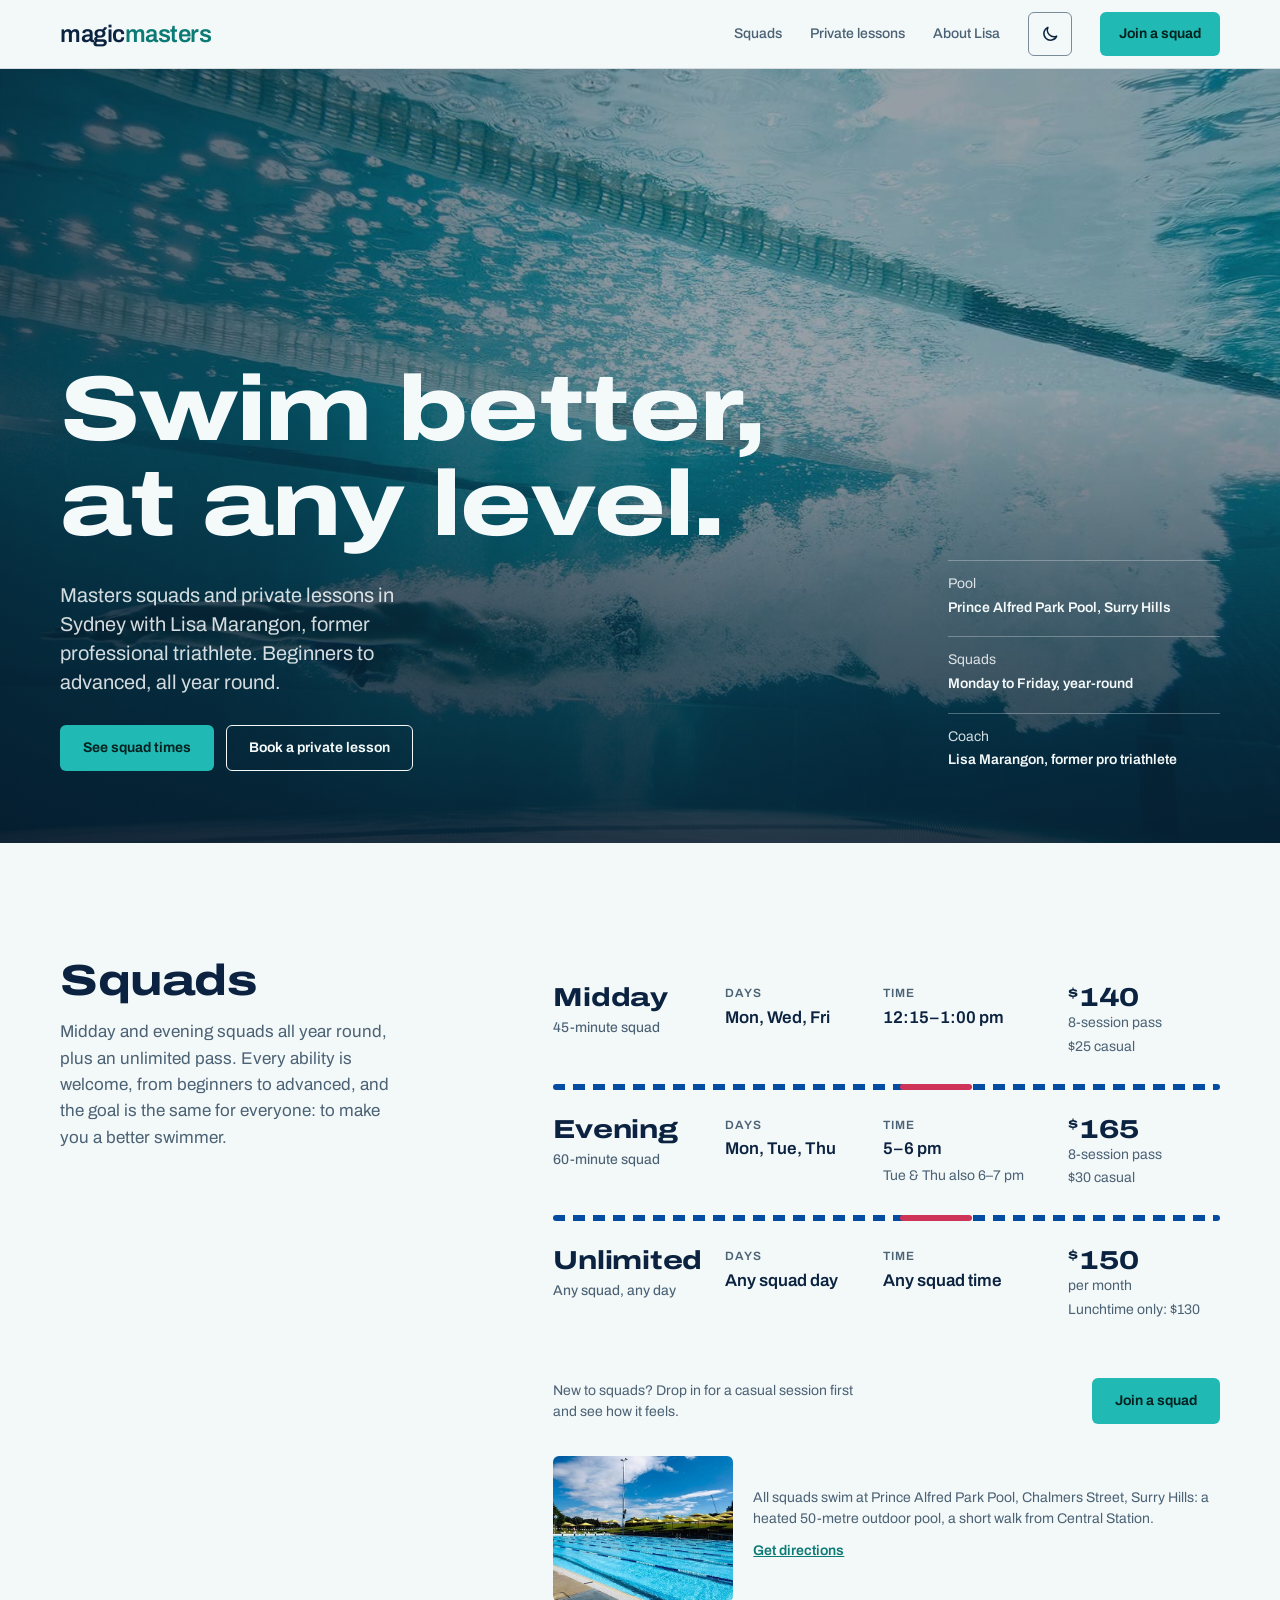
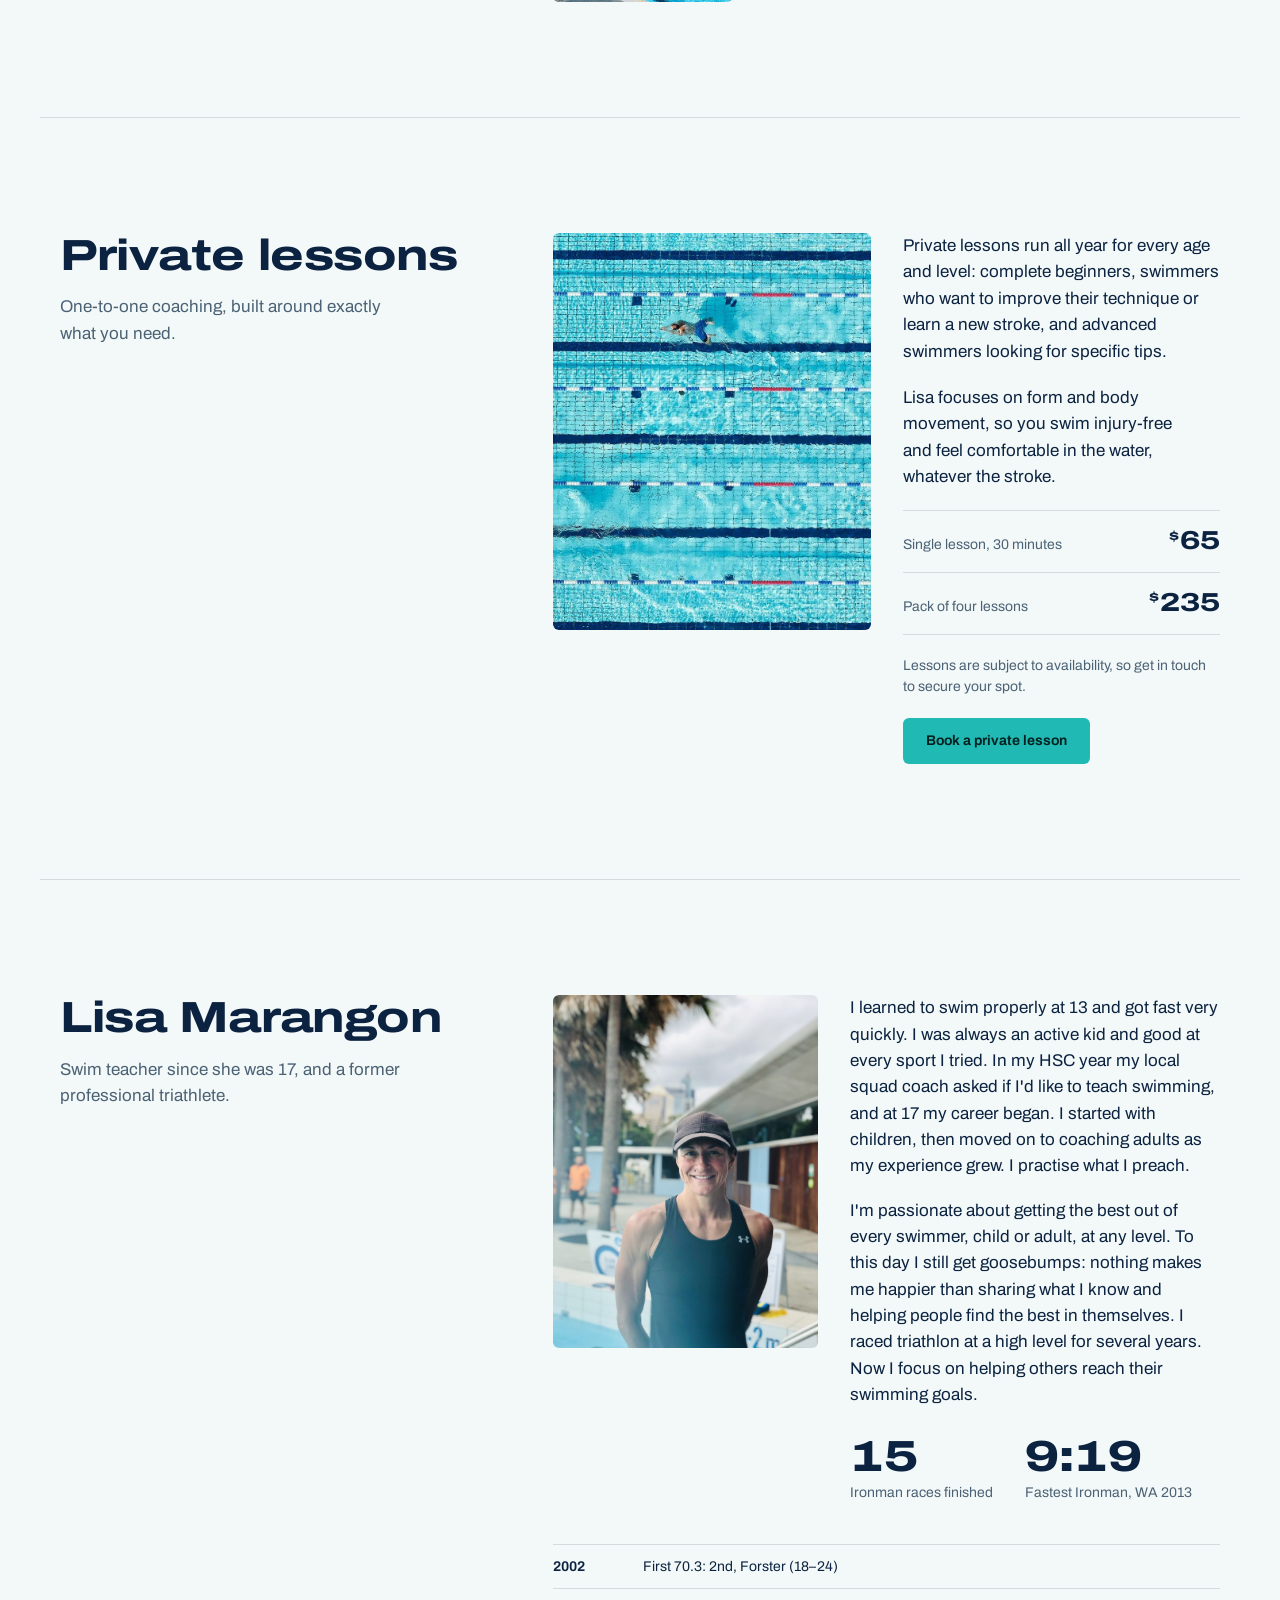
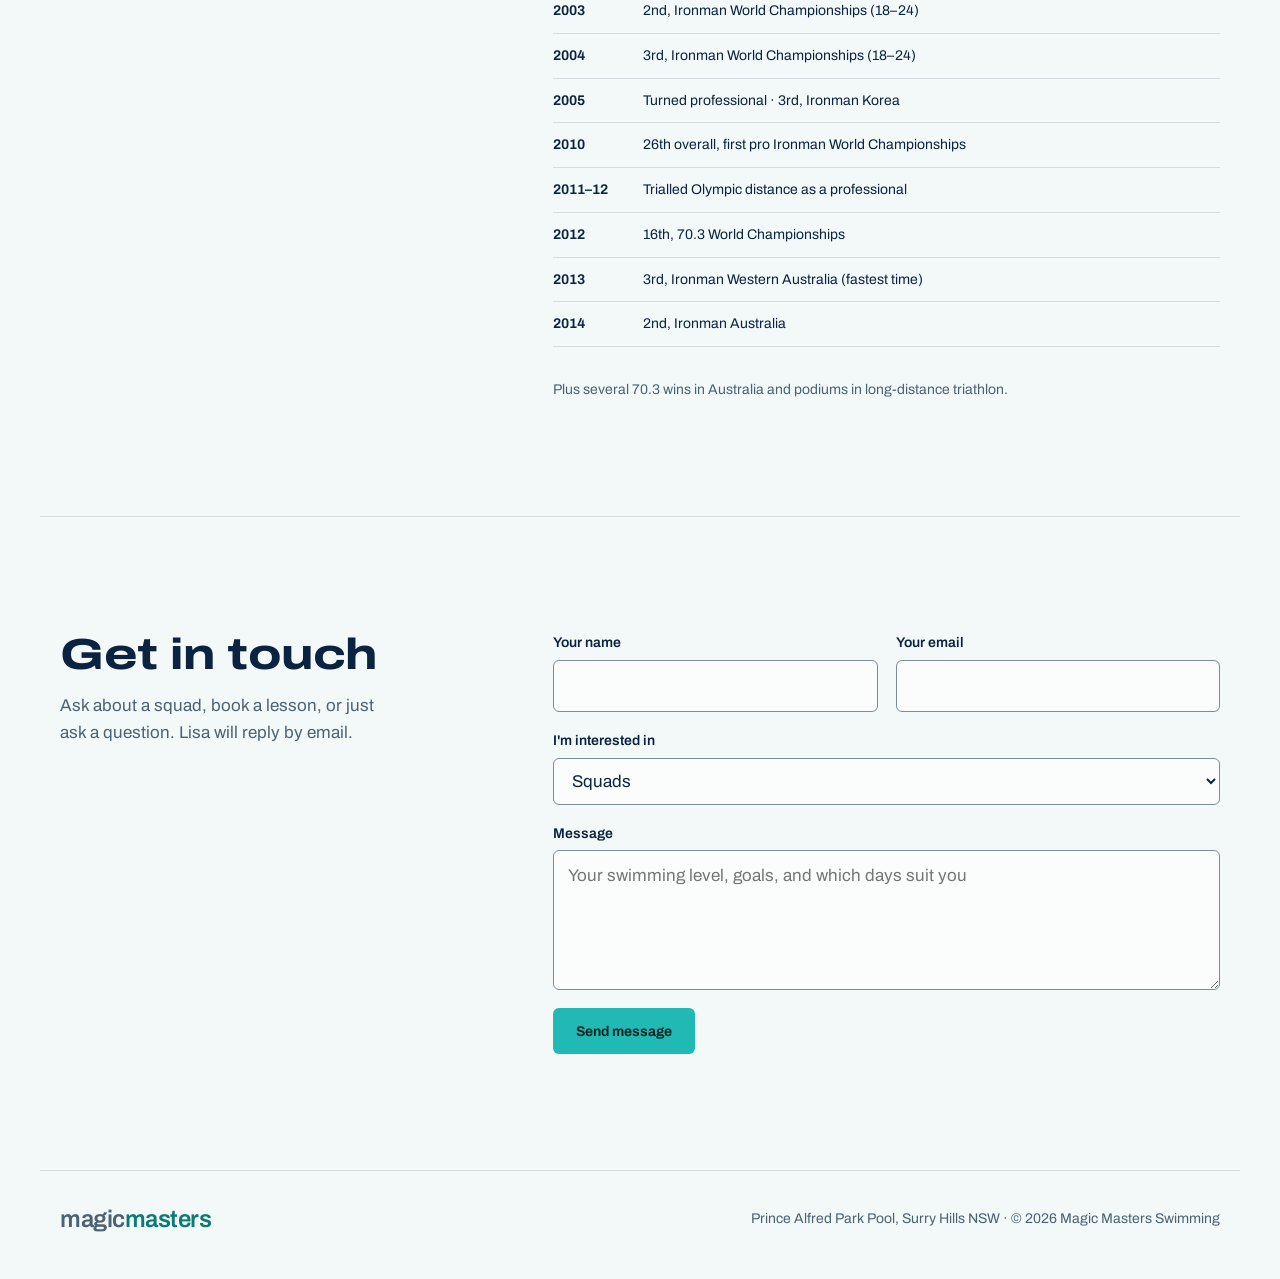
==== commit 903d1c00: "Full-bleed swimmer hero, light/dark toggle, scroll-driven motion Hero: underwater swimmer as a full-" ====
--- a/index.html
+++ b/index.html
@@ -3,6 +3,7 @@
 <head>
 <meta charset="utf-8">
 <title>Magic Masters Swimming</title>
+<script>try{var t=localStorage.getItem("mms-theme");if(t==="light"||t==="dark")document.documentElement.setAttribute("data-theme",t)}catch(e){}</script>
 <meta name="viewport" content="width=device-width, initial-scale=1, viewport-fit=cover">
 <meta name="description" content="Masters swimming squads and private lessons with coach Lisa Marangon at Prince Alfred Park Pool, Surry Hills, Sydney. All levels, all year round.">
 <meta property="og:title" content="Magic Masters Swimming">
@@ -41,6 +42,12 @@
   --max: 1200px;
   --radius: 6px;
   --ease-out: cubic-bezier(0, 0, 0.2, 1);
+  --photo-ink: #f4f9fa;    /* text on the hero photo, both themes */
+  --photo-ink-2: rgba(244, 249, 250, 0.86);
+  --photo-line: rgba(244, 249, 250, 0.3);
+  --photo-shade: #05182a;
+  --photo-base: #0b4a5a;
+  --caustic: rgba(255, 255, 255, 0.55);
 }
 @media (prefers-color-scheme: dark) {
   :root:not([data-theme="light"]) {
@@ -112,25 +119,64 @@
 .btn-ghost { border-color: var(--ink); color: var(--ink); background: transparent; }
 .btn-ghost:hover { background: color-mix(in srgb, var(--ink) 7%, transparent); }
 .top .btn { min-height: 44px; padding-inline: 18px; }
+.theme-toggle { display: inline-grid; place-items: center; width: 44px; height: 44px; padding: 0; cursor: pointer;
+  background: transparent; color: var(--ink); border: 1.5px solid var(--field); border-radius: var(--radius);
+  transition: background-color 160ms cubic-bezier(0.2, 0, 0, 1); }
+.theme-toggle:hover { background: color-mix(in srgb, var(--ink) 8%, transparent); }
+.theme-toggle svg { width: 20px; height: 20px; fill: none; stroke: currentColor; stroke-width: 1.8; stroke-linecap: round; stroke-linejoin: round; }
+.theme-toggle .i-sun { display: none; }
+.theme-toggle[data-mode="dark"] .i-sun { display: block; }
+.theme-toggle[data-mode="dark"] .i-moon { display: none; }
+::view-transition-old(root), ::view-transition-new(root) { animation: none; mix-blend-mode: normal; }
 
 /* Hero */
-.hero .wrap { display: grid; grid-template-columns: repeat(12, 1fr); gap: 24px; padding-block: clamp(48px, 9vw, 112px) clamp(36px, 5vw, 56px); align-items: end; }
+.hero { position: relative; isolation: isolate; overflow: hidden; display: grid; align-items: end;
+  min-height: clamp(560px, 86vh, 820px); color: var(--photo-ink); background: var(--photo-base); }
+.hero-bg { position: absolute; inset: 0; z-index: -1; }
+.hero-bg img { width: 100%; height: 100%; object-fit: cover; object-position: 30% 62%; transform: scale(1.1); }
+/* caustics: soft underwater light drifting over the water */
+.hero-bg::before { content: ""; position: absolute; inset: -25%; z-index: 1; pointer-events: none; opacity: 0.5; mix-blend-mode: soft-light;
+  background:
+    radial-gradient(28% 18% at 22% 30%, var(--caustic), transparent 70%),
+    radial-gradient(22% 16% at 64% 22%, var(--caustic), transparent 70%),
+    radial-gradient(30% 20% at 46% 70%, var(--caustic), transparent 70%),
+    radial-gradient(18% 14% at 82% 58%, var(--caustic), transparent 70%); }
+.hero-bg::after { content: ""; position: absolute; inset: 0; z-index: 2;
+  background:
+    linear-gradient(90deg, color-mix(in srgb, var(--photo-shade) 74%, transparent) 0%, color-mix(in srgb, var(--photo-shade) 40%, transparent) 55%, color-mix(in srgb, var(--photo-shade) 42%, transparent) 100%),
+    linear-gradient(0deg, color-mix(in srgb, var(--photo-shade) 78%, transparent) 0%, color-mix(in srgb, var(--photo-shade) 40%, transparent) 32%, transparent 58%); }
+.hero .wrap { width: 100%; display: grid; grid-template-columns: repeat(12, 1fr); gap: 24px; padding-block: clamp(96px, 14vw, 168px) clamp(40px, 6vw, 72px); align-items: end; }
 .hero-copy { grid-column: 1 / span 8; display: grid; gap: 28px; }
 .hero h1 { font-size: var(--step-4); font-weight: 800; }
-.lede { font-size: var(--step-1); color: var(--ink-2); max-width: 36ch; line-height: 1.45; }
+.lede { font-size: var(--step-1); color: var(--photo-ink-2); max-width: 36ch; line-height: 1.45; }
 .ctas { display: flex; flex-wrap: wrap; gap: 12px; }
 .facts { grid-column: 10 / span 3; display: grid; gap: 18px; margin: 0; font-size: var(--step--1); }
-.facts div { display: grid; gap: 2px; padding-top: 12px; border-top: 1px solid var(--line); }
-.facts dt { color: var(--ink-2); }
+.facts div { display: grid; gap: 2px; padding-top: 12px; border-top: 1px solid var(--photo-line); }
+.facts dt { color: var(--photo-ink-2); }
+.hero .btn-ghost { border-color: var(--photo-ink); color: var(--photo-ink); }
+.hero .btn-ghost:hover { background: color-mix(in srgb, var(--photo-ink) 14%, transparent); }
 .facts dd { margin: 0; font-weight: 600; }
-.band { height: clamp(200px, 36vw, 500px); overflow: hidden; }
-.band img { width: 100%; height: 100%; object-fit: cover; object-position: 50% 30%; }
 
 @media (prefers-reduced-motion: no-preference) {
   .hero-copy > * { animation: rise 520ms var(--ease-out) both; }
   .hero-copy > *:nth-child(2) { animation-delay: 80ms; }
   .hero-copy > *:nth-child(3) { animation-delay: 160ms; }
   @keyframes rise { from { opacity: 0; transform: translateY(14px); } }
+  .hero-bg::before { animation: caustics 20s ease-in-out infinite alternate; }
+  @keyframes caustics {
+    from { transform: translate3d(-3%, -2%, 0) rotate(-2deg) scale(1); }
+    to   { transform: translate3d(4%, 3%, 0) rotate(4deg) scale(1.1); }
+  }
+  @supports (animation-timeline: scroll()) {
+    .hero-bg img { animation: parallax linear both; animation-timeline: scroll(root block); animation-range: 0px 900px; }
+    @keyframes parallax { from { transform: translateY(0) scale(1.1); } to { transform: translateY(16%) scale(1.1); } }
+  }
+  @supports (animation-timeline: view()) {
+    .rail > *, .body > *, .lanes > .lane { animation: reveal linear both; animation-timeline: view(); animation-range: entry 0% entry 45%; }
+    @keyframes reveal { from { opacity: 0.15; transform: translateY(28px); } }
+    .rope { transform-origin: left center; animation: rope-draw linear both; animation-timeline: view(); animation-range: entry 20% cover 45%; }
+    @keyframes rope-draw { from { transform: scaleX(0); } }
+  }
 }
 
 /* Sections: heading rail left, content right */
@@ -167,7 +213,8 @@
 /* Private lessons */
 .lessons .body { grid-template-columns: 1fr 1fr; gap: 32px; align-items: start; }
 .lessons figure { margin: 0; }
-.lessons figure img { border-radius: var(--radius); aspect-ratio: 4 / 5; object-fit: cover; object-position: 30% 50%; width: 100%; }
+.lessons figure { overflow: hidden; border-radius: var(--radius); }
+.lessons figure img { aspect-ratio: 4 / 5; object-fit: cover; object-position: 37% 24%; width: 100%; }
 .lesson-copy { display: grid; gap: 20px; }
 .rates { display: grid; margin: 0; padding: 0; list-style: none; border-top: 1px solid var(--line); }
 .rates li { display: flex; justify-content: space-between; align-items: baseline; gap: 16px; padding-block: 16px; border-bottom: 1px solid var(--line); }
@@ -214,7 +261,8 @@
 }
 @media (max-width: 720px) {
   html { scroll-padding-top: 140px; }
-  .top .wrap { flex-wrap: wrap; }
+  .top .wrap { flex-wrap: wrap; column-gap: 10px; }
+  .top .btn { padding-inline: 14px; }
   .top nav { order: 3; width: 100%; gap: 22px; border-top: 1px solid var(--line); }
   .facts { grid-template-columns: 1fr; gap: 12px; }
   .lane { grid-template-columns: 1fr 1fr; gap: 16px 20px; }
@@ -226,7 +274,7 @@
   form { grid-template-columns: 1fr; }
 }
 @media (prefers-reduced-motion: reduce) {
-  * { animation-duration: 0.01ms !important; transition-duration: 0.01ms !important; }
+  *, *::before, *::after { animation: none !important; transition-duration: 0.01ms !important; }
   html { scroll-behavior: auto; }
 }
 </style>
@@ -241,12 +289,17 @@
       <a href="#lessons">Private lessons</a>
       <a href="#about">About Lisa</a>
     </nav>
+    <button class="theme-toggle" type="button" id="theme-toggle" aria-label="Switch to dark mode">
+      <svg class="i-moon" viewBox="0 0 24 24" aria-hidden="true"><path d="M20 14.5A8 8 0 0 1 9.5 4 8 8 0 1 0 20 14.5Z"/></svg>
+      <svg class="i-sun" viewBox="0 0 24 24" aria-hidden="true"><circle cx="12" cy="12" r="4"/><path d="M12 2v2M12 20v2M4.9 4.9l1.4 1.4M17.7 17.7l1.4 1.4M2 12h2M20 12h2M4.9 19.1l1.4-1.4M17.7 6.3l1.4-1.4"/></svg>
+    </button>
     <a class="btn btn-primary" href="#contact" data-topic="Squads">Join a squad</a>
   </div>
 </header>
 
 <main id="top">
   <section class="hero">
+    <div class="hero-bg" aria-hidden="true"><img src="assets/img/hero-swimmer.jpg" alt="" width="1732" height="1155" fetchpriority="high"></div>
     <div class="wrap">
       <div class="hero-copy">
         <h1>Swim better, at any&nbsp;level.</h1>
@@ -262,7 +315,6 @@
         <div><dt>Coach</dt><dd>Lisa Marangon, former pro&nbsp;triathlete</dd></div>
       </dl>
     </div>
-    <div class="band"><img src="assets/img/pool-lanes.jpg" alt="Aerial view of a swimmer doing freestyle between lane ropes in an outdoor pool" width="1500" height="1000" fetchpriority="high"></div>
   </section>
 
   <section class="section" id="squads">
@@ -313,7 +365,7 @@
         <p>One-to-one coaching, built around exactly what you&nbsp;need.</p>
       </div>
       <div class="body">
-        <figure><img src="assets/img/swimmer.jpg" alt="A swimmer gliding underwater after a push-off, seen from below the surface" width="1500" height="1000" loading="lazy"></figure>
+        <figure><img src="assets/img/pool-lanes.jpg" alt="Aerial view of a swimmer doing freestyle between lane ropes in an outdoor pool" width="1500" height="1000" loading="lazy"></figure>
         <div class="lesson-copy">
           <p>Private lessons run all year for every age and level: complete beginners, swimmers who want to improve their technique or learn a new stroke, and advanced swimmers looking for specific&nbsp;tips.</p>
           <p>Lisa focuses on form and body movement, so you swim injury-free and feel comfortable in the water, whatever the&nbsp;stroke.</p>
@@ -395,6 +447,41 @@
   </div>
 </footer>
 
+<script>
+// Light/dark toggle: follows the phone setting until the visitor picks one, then remembers it.
+(function () {
+  var root = document.documentElement, btn = document.getElementById("theme-toggle");
+  var mq = window.matchMedia("(prefers-color-scheme: dark)");
+  var still = window.matchMedia("(prefers-reduced-motion: reduce)");
+  function current() { return root.getAttribute("data-theme") || (mq.matches ? "dark" : "light"); }
+  function paint() {
+    var mode = current();
+    btn.setAttribute("data-mode", mode);
+    btn.setAttribute("aria-label", mode === "dark" ? "Switch to light mode" : "Switch to dark mode");
+  }
+  function apply(mode) {
+    root.setAttribute("data-theme", mode);
+    try { localStorage.setItem("mms-theme", mode); } catch (e) {}
+    paint();
+  }
+  btn.addEventListener("click", function () {
+    var next = current() === "dark" ? "light" : "dark";
+    if (!document.startViewTransition || still.matches) { apply(next); return; }
+    var r = btn.getBoundingClientRect(), x = r.left + r.width / 2, y = r.top + r.height / 2;
+    var radius = Math.hypot(Math.max(x, innerWidth - x), Math.max(y, innerHeight - y));
+    var done = false;
+    var vt = document.startViewTransition(function () { done = true; apply(next); });
+    // Safety net: if the browser never paints the transition, switch anyway.
+    setTimeout(function () { if (!done) { vt.skipTransition(); apply(next); } }, 400);
+    vt.ready.then(function () {
+      root.animate({ clipPath: ["circle(0px at " + x + "px " + y + "px)", "circle(" + radius + "px at " + x + "px " + y + "px)"] },
+        { duration: 560, easing: "cubic-bezier(0.2, 0, 0, 1)", pseudoElement: "::view-transition-new(root)" });
+    }).catch(function () {});
+  });
+  if (mq.addEventListener) mq.addEventListener("change", paint);
+  paint();
+})();
+</script>
 <script>
 // No widows: bind the last two words of every text block so no line ends on a lone word.
 document.querySelectorAll("h1, h2, h3, p, dd, li span, .cell b, .cell small, .stat span, .dur").forEach(function (el) {
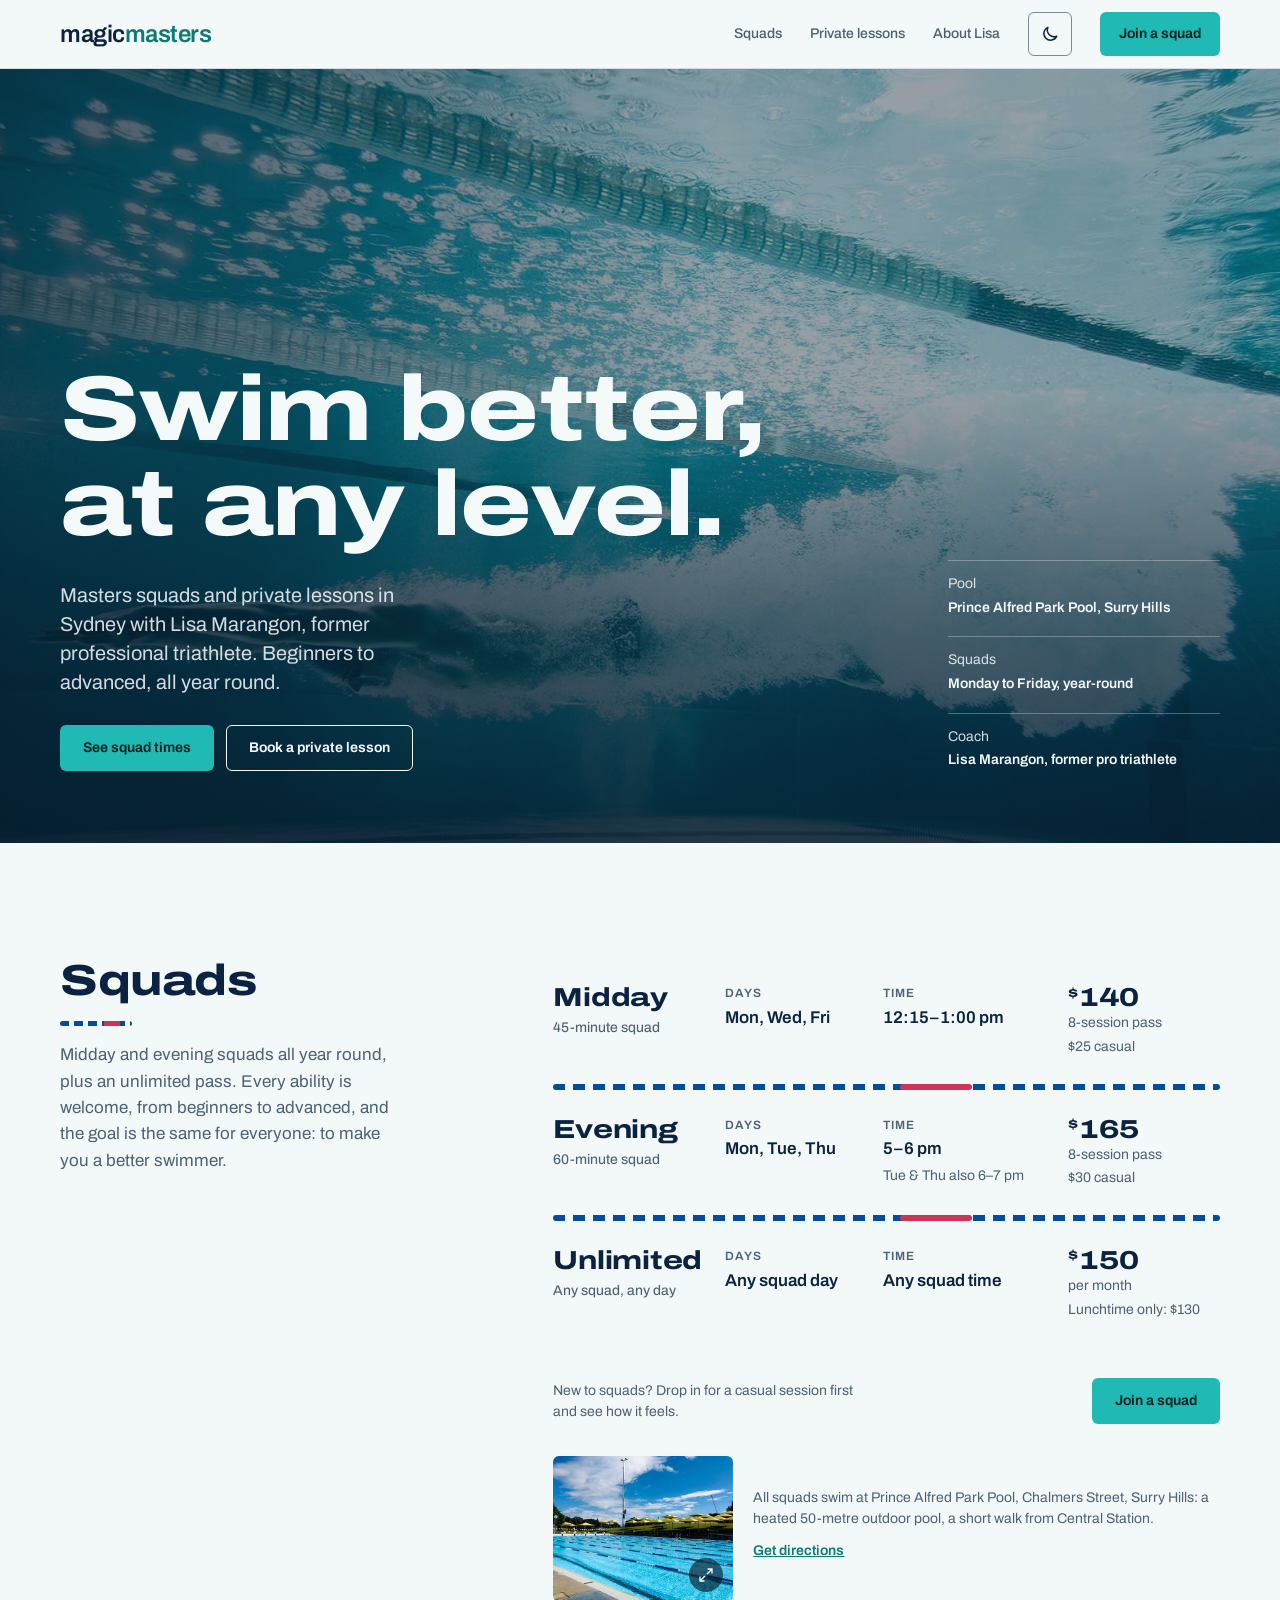
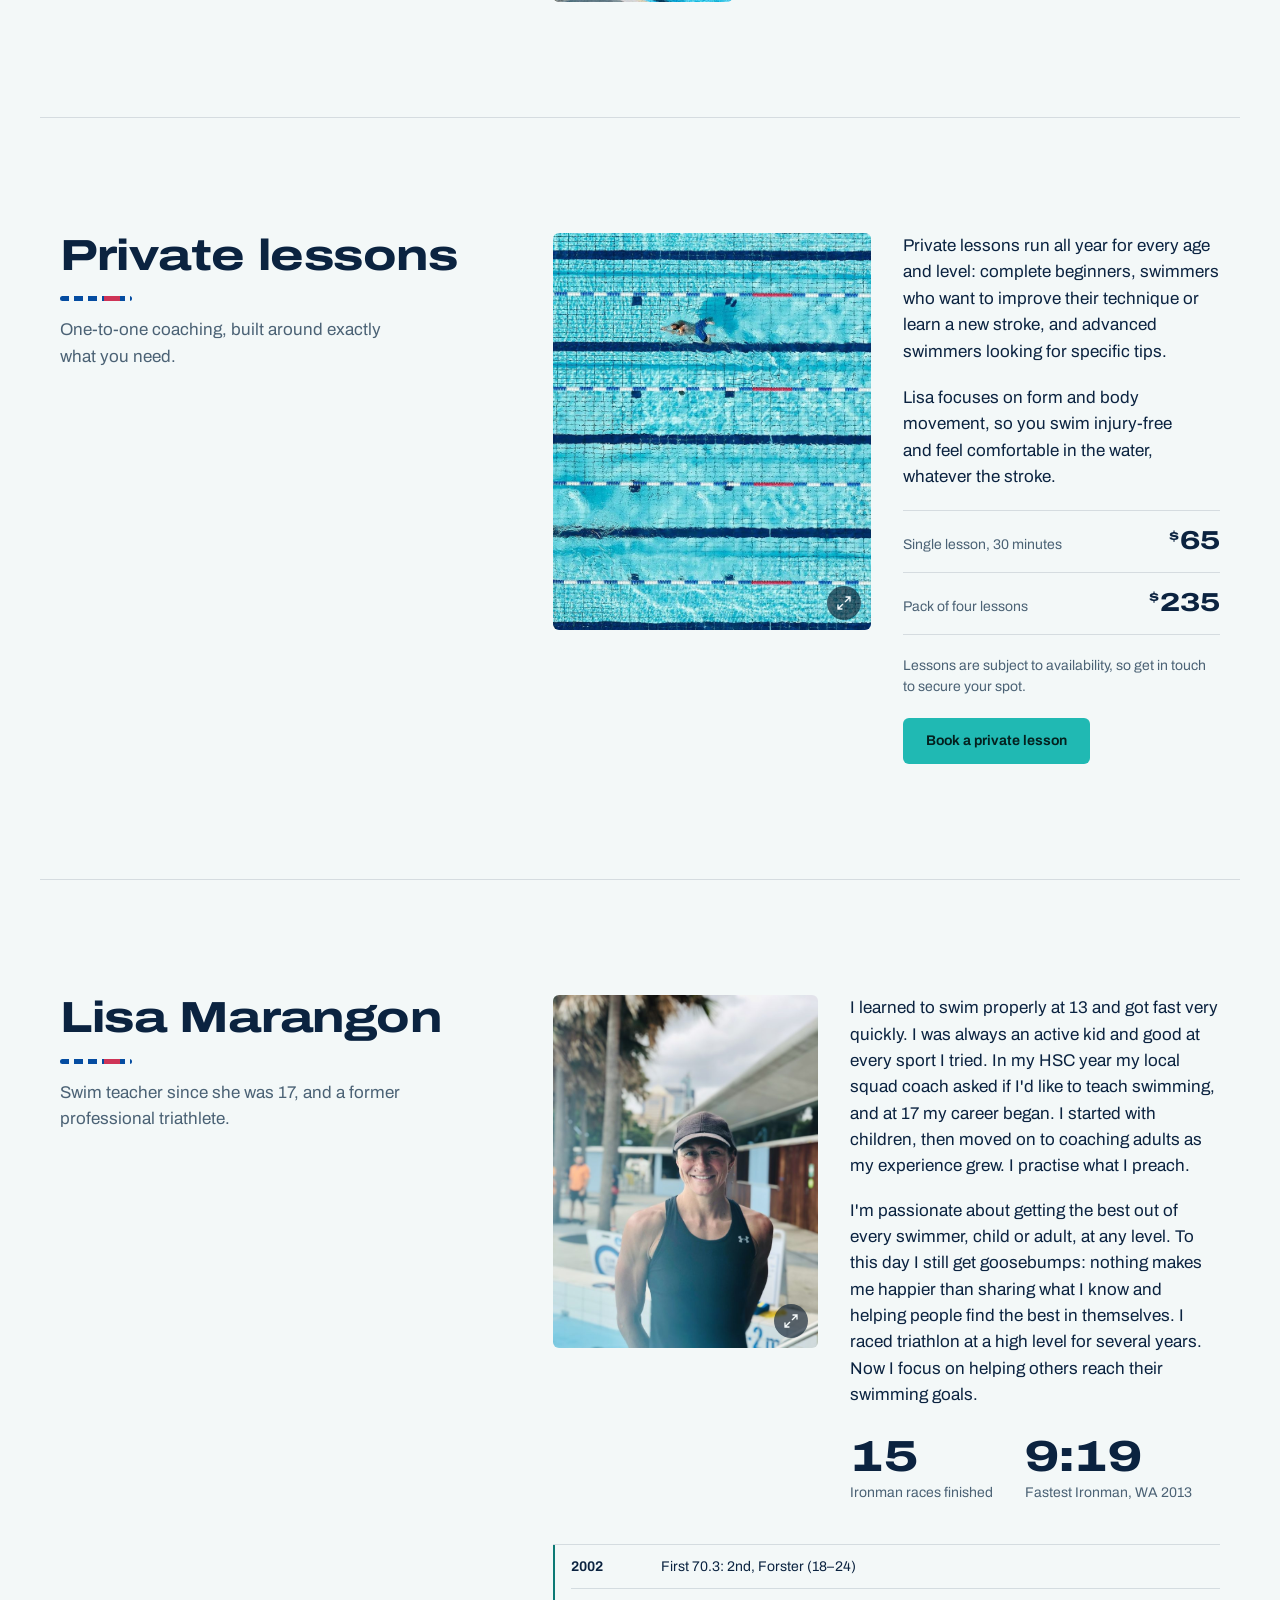
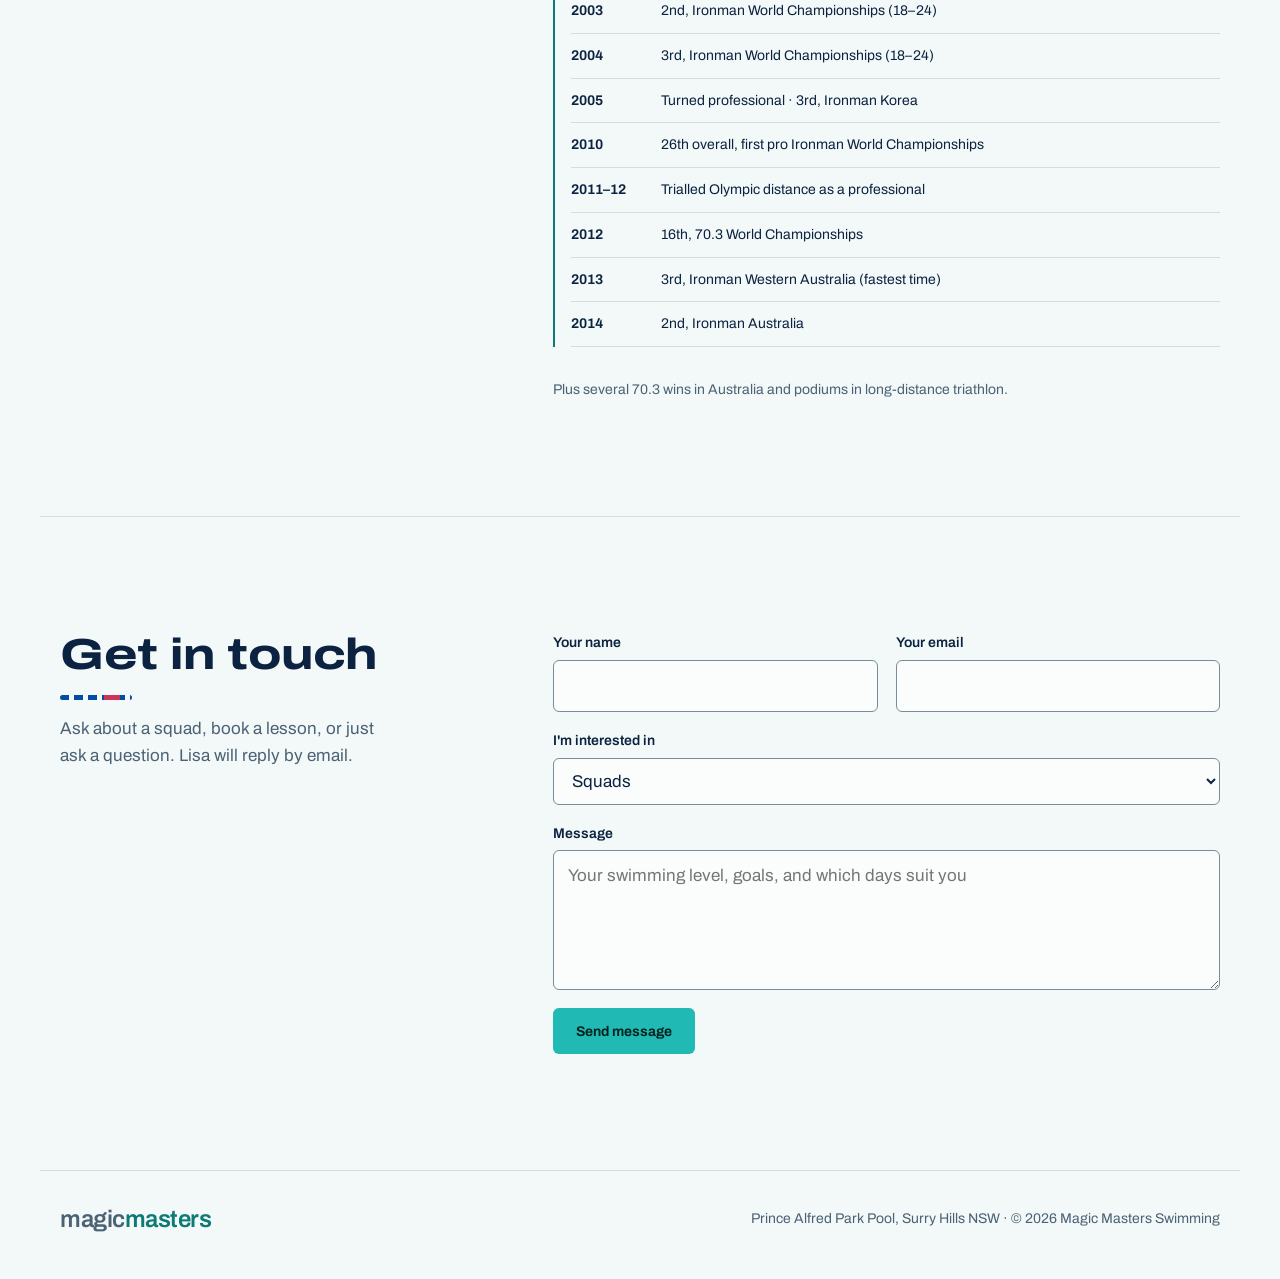
==== commit 86389ebd: "Motion pass: scroll progress, photo reveals and zoom, lane push-off - Header: lane-rope scroll-progr" ====
--- a/index.html
+++ b/index.html
@@ -103,6 +103,9 @@
 }
 .top .wrap { display: flex; align-items: center; gap: 12px 28px; padding-block: 12px; }
 .top .mark { margin-right: auto; }
+/* scroll-progress rope; hidden until the browser can drive it from the scroll position */
+.top::after { content: ""; position: absolute; left: 0; right: 0; bottom: -1px; height: 3px; transform-origin: left center; scale: 0 1;
+  background: repeating-linear-gradient(90deg, var(--rope-blue) 0 10px, transparent 10px 16px); }
 .top nav { display: flex; align-items: center; gap: 28px; font-size: var(--step--1); font-weight: 520; }
 .top nav a { display: inline-flex; align-items: center; min-height: 44px; }
 .top nav a:not(.btn) { text-decoration: none; color: var(--ink-2); }
@@ -127,13 +130,14 @@
 .theme-toggle .i-sun { display: none; }
 .theme-toggle[data-mode="dark"] .i-sun { display: block; }
 .theme-toggle[data-mode="dark"] .i-moon { display: none; }
-::view-transition-old(root), ::view-transition-new(root) { animation: none; mix-blend-mode: normal; }
+:root:not(.lb-vt)::view-transition-old(root), :root:not(.lb-vt)::view-transition-new(root) { animation: none; mix-blend-mode: normal; }
+::view-transition-group(lb-photo) { animation-duration: 460ms; animation-timing-function: cubic-bezier(0.2, 0, 0, 1); }
 
 /* Hero */
 .hero { position: relative; isolation: isolate; overflow: hidden; display: grid; align-items: end;
   min-height: clamp(560px, 86vh, 820px); color: var(--photo-ink); background: var(--photo-base); }
 .hero-bg { position: absolute; inset: 0; z-index: -1; }
-.hero-bg img { width: 100%; height: 100%; object-fit: cover; object-position: 30% 62%; transform: scale(1.1); }
+.hero-bg img { width: 100%; height: 100%; object-fit: cover; object-position: 30% 62%; scale: 1.12; }
 /* caustics: soft underwater light drifting over the water */
 .hero-bg::before { content: ""; position: absolute; inset: -25%; z-index: 1; pointer-events: none; opacity: 0.5; mix-blend-mode: soft-light;
   background:
@@ -148,6 +152,8 @@
 .hero .wrap { width: 100%; display: grid; grid-template-columns: repeat(12, 1fr); gap: 24px; padding-block: clamp(96px, 14vw, 168px) clamp(40px, 6vw, 72px); align-items: end; }
 .hero-copy { grid-column: 1 / span 8; display: grid; gap: 28px; }
 .hero h1 { font-size: var(--step-4); font-weight: 800; }
+.hero h1 .line { display: block; overflow: hidden; padding-bottom: 0.1em; margin-bottom: -0.1em; }
+.hero h1 .line > span { display: inline-block; }
 .lede { font-size: var(--step-1); color: var(--photo-ink-2); max-width: 36ch; line-height: 1.45; }
 .ctas { display: flex; flex-wrap: wrap; gap: 12px; }
 .facts { grid-column: 10 / span 3; display: grid; gap: 18px; margin: 0; font-size: var(--step--1); }
@@ -157,25 +163,70 @@
 .hero .btn-ghost:hover { background: color-mix(in srgb, var(--photo-ink) 14%, transparent); }
 .facts dd { margin: 0; font-weight: 600; }
 
+/* ---------- Motion. Everything below is off under prefers-reduced-motion,
+   and every scroll-driven effect sits behind @supports so older browsers get a still page. */
 @media (prefers-reduced-motion: no-preference) {
-  .hero-copy > * { animation: rise 520ms var(--ease-out) both; }
-  .hero-copy > *:nth-child(2) { animation-delay: 80ms; }
-  .hero-copy > *:nth-child(3) { animation-delay: 160ms; }
-  @keyframes rise { from { opacity: 0; transform: translateY(14px); } }
+  /* Load: headline lines rise out of a mask, then the lede and buttons */
+  .hero h1 .line > span { animation: line-up 760ms cubic-bezier(0.2, 0.7, 0, 1) both; }
+  .hero h1 .line:nth-child(2) > span { animation-delay: 90ms; }
+  .hero-copy > *:not(h1) { animation: rise 560ms var(--ease-out) both; animation-delay: 260ms; }
+  .hero-copy > .ctas { animation-delay: 360ms; }
+  @keyframes line-up { from { translate: 0 105%; } }
+  @keyframes rise { from { opacity: 0; translate: 0 14px; } }
+
+  /* Hero: caustic light drifts; the photo breathes (Ken Burns on `scale`) */
   .hero-bg::before { animation: caustics 20s ease-in-out infinite alternate; }
   @keyframes caustics {
     from { transform: translate3d(-3%, -2%, 0) rotate(-2deg) scale(1); }
     to   { transform: translate3d(4%, 3%, 0) rotate(4deg) scale(1.1); }
   }
+  .hero-bg img { animation: breathe 26s ease-in-out infinite alternate; }
+  @keyframes breathe { from { scale: 1.12; } to { scale: 1.2; } }
+
+  /* Desktop hover: photos lean in a touch */
+  @media (hover: hover) and (pointer: fine) {
+    .zoom img { transition: transform 700ms var(--ease-out); }
+    .zoom:hover img, .zoom:focus-visible img { transform: scale(1.05); }
+  }
+
+  /* Lightbox entry when View Transitions aren't available */
+  .lightbox[open]:not(.vt) { animation: lb-in 320ms var(--ease-out); }
+  .lightbox[open]:not(.vt)::backdrop { animation: lb-fade 320ms var(--ease-out); }
+  @keyframes lb-in { from { opacity: 0; scale: 0.96; } }
+  @keyframes lb-fade { from { opacity: 0; } }
+
   @supports (animation-timeline: scroll()) {
-    .hero-bg img { animation: parallax linear both; animation-timeline: scroll(root block); animation-range: 0px 900px; }
-    @keyframes parallax { from { transform: translateY(0) scale(1.1); } to { transform: translateY(16%) scale(1.1); } }
-  }
+    /* Parallax on `translate`, layered over the breathing `scale` */
+    .hero-bg img { animation: breathe 26s ease-in-out infinite alternate, parallax linear both;
+      animation-timeline: auto, scroll(root block); animation-range: normal, 0px 900px; }
+    @keyframes parallax { from { translate: 0 0; } to { translate: 0 16%; } }
+    /* Header: a lane rope fills as you scroll down the page; a soft shadow lifts it */
+    .top::after { animation: progress linear both; animation-timeline: scroll(root block); }
+    @keyframes progress { from { scale: 0 1; } to { scale: 1 1; } }
+    .top { animation: lift linear both; animation-timeline: scroll(root block); animation-range: 0px 140px; }
+    @keyframes lift { to { box-shadow: 0 10px 28px -18px color-mix(in srgb, var(--ink) 55%, transparent); } }
+  }
+
   @supports (animation-timeline: view()) {
-    .rail > *, .body > *, .lanes > .lane { animation: reveal linear both; animation-timeline: view(); animation-range: entry 0% entry 45%; }
-    @keyframes reveal { from { opacity: 0.15; transform: translateY(28px); } }
+    .rail > *, .body > *:not(figure):not(.lanes) { animation: reveal linear both; animation-timeline: view(); animation-range: entry 0% entry 45%; }
+    @keyframes reveal { from { opacity: 0.15; translate: 0 28px; } }
+    /* Squads: rows push off the wall; ropes draw across */
+    .lanes > .lane { animation: push-off linear both; animation-timeline: view(); animation-range: entry 0% entry 60%; }
+    @keyframes push-off { from { opacity: 0.15; translate: -40px 0; } }
     .rope { transform-origin: left center; animation: rope-draw linear both; animation-timeline: view(); animation-range: entry 20% cover 45%; }
     @keyframes rope-draw { from { transform: scaleX(0); } }
+    /* Photos: a water line rises to reveal them while they settle from a slight zoom */
+    .zoom { animation: water-line linear both; animation-timeline: view(); animation-range: entry 0% entry 80%; }
+    @keyframes water-line { from { clip-path: inset(24% 0 0 0 round var(--radius)); } to { clip-path: inset(0 0 0 0 round var(--radius)); } }
+    .zoom img { animation: settle linear both; animation-timeline: view(); animation-range: entry 0% cover 55%; }
+    @keyframes settle { from { scale: 1.18; } to { scale: 1; } }
+    /* Section headings: a short rope underline draws in */
+    .rail h2 { view-timeline: --heading block; }
+    .rail h2::after { animation: rope-draw linear both; animation-timeline: --heading; animation-range: entry 40% cover 30%; }
+    /* Lisa's results: a line runs down the timeline as you read */
+    .career { view-timeline: --career block; }
+    .career::before { animation: timeline-grow linear both; animation-timeline: --career; animation-range: entry 40% cover 50%; }
+    @keyframes timeline-grow { from { scale: 1 0; } }
   }
 }
 
@@ -184,6 +235,8 @@
 .section + .section .wrap { border-top: 1px solid var(--line); }
 .rail { grid-column: 1 / span 4; display: grid; gap: 16px; align-content: start; position: sticky; top: 96px; align-self: start; }
 .rail h2 { font-size: var(--step-3); }
+.rail h2::after { content: ""; display: block; width: 72px; height: 5px; margin-top: 18px; border-radius: 3px; transform-origin: left center;
+  background: linear-gradient(90deg, transparent 44px, var(--rope-red) 44px 60px, transparent 60px), repeating-linear-gradient(90deg, var(--rope-blue) 0 9px, transparent 9px 14px); }
 .rail p { color: var(--ink-2); max-width: 34ch; }
 .body { grid-column: 6 / span 7; display: grid; gap: 32px; min-width: 0; }
 
@@ -206,14 +259,28 @@
 .squad-foot { display: flex; flex-wrap: wrap; gap: 20px 32px; align-items: center; justify-content: space-between; }
 .squad-foot p { color: var(--ink-2); font-size: var(--step--1); max-width: 40ch; }
 .pool { display: grid; grid-template-columns: 180px 1fr; gap: 20px; align-items: center; }
-.pool img { border-radius: var(--radius); aspect-ratio: 495 / 400; object-fit: cover; }
+.pool img { aspect-ratio: 495 / 400; object-fit: cover; }
+/* Tap-to-enlarge photos */
+.zoom { position: relative; display: block; width: 100%; padding: 0; border: 0; background: none; cursor: zoom-in; border-radius: var(--radius); overflow: hidden; }
+.zoom img { width: 100%; }
+.zoom .zoom-hint { position: absolute; right: 10px; bottom: 10px; display: grid; place-items: center; width: 34px; height: 34px; border-radius: 50%;
+  background: color-mix(in srgb, var(--photo-shade) 62%, transparent); color: var(--photo-ink); }
+.zoom .zoom-hint svg { width: 16px; height: 16px; fill: none; stroke: currentColor; stroke-width: 2; stroke-linecap: round; }
+.lightbox { border: 0; padding: 0; background: transparent; color: var(--photo-ink); max-width: min(92vw, 1200px); max-height: 92vh; overflow: visible; }
+.lightbox::backdrop { background: color-mix(in srgb, var(--photo-shade) 90%, transparent); }
+.lightbox figure { margin: 0; display: grid; gap: 12px; justify-items: center; }
+.lightbox img { max-width: 100%; max-height: 80vh; width: auto; height: auto; border-radius: var(--radius); cursor: zoom-out; }
+.lightbox figcaption { font-size: var(--step--1); color: var(--photo-ink-2); text-align: center; max-width: 60ch; }
+.lb-close { position: fixed; top: max(16px, env(safe-area-inset-top, 0px)); right: max(16px, env(safe-area-inset-right, 0px)); display: grid; place-items: center;
+  width: 44px; height: 44px; padding: 0; cursor: pointer; border-radius: var(--radius); border: 1.5px solid var(--photo-line);
+  background: color-mix(in srgb, var(--photo-shade) 60%, transparent); color: var(--photo-ink); }
+.lb-close svg { width: 20px; height: 20px; fill: none; stroke: currentColor; stroke-width: 2; stroke-linecap: round; }
 .pool p { font-size: var(--step--1); color: var(--ink-2); }
 .pool a { color: var(--aqua-ink); font-weight: 600; display: inline-block; padding-block: 10px; }
 
 /* Private lessons */
 .lessons .body { grid-template-columns: 1fr 1fr; gap: 32px; align-items: start; }
 .lessons figure { margin: 0; }
-.lessons figure { overflow: hidden; border-radius: var(--radius); }
 .lessons figure img { aspect-ratio: 4 / 5; object-fit: cover; object-position: 37% 24%; width: 100%; }
 .lesson-copy { display: grid; gap: 20px; }
 .rates { display: grid; margin: 0; padding: 0; list-style: none; border-top: 1px solid var(--line); }
@@ -224,14 +291,15 @@
 /* About */
 .about .body { grid-template-columns: 5fr 7fr; gap: 32px; align-items: start; }
 .about figure { margin: 0; }
-.about figure img { border-radius: var(--radius); aspect-ratio: 773 / 1030; object-fit: cover; width: 100%; }
+.about figure img { aspect-ratio: 773 / 1030; object-fit: cover; width: 100%; }
 .bio { display: grid; gap: 18px; }
 .stats { display: flex; flex-wrap: wrap; gap: 32px; padding-block: 8px; }
 .stat { display: grid; gap: 4px; }
 .stat b { font-variation-settings: var(--wide); font-weight: 800; font-size: var(--step-3); line-height: 1; font-variant-numeric: tabular-nums; }
 .stat span { font-size: var(--step--1); color: var(--ink-2); }
 .about .career, .about .more { grid-column: 1 / -1; }
-.career { list-style: none; margin: 0; padding: 0; display: grid; border-top: 1px solid var(--line); font-size: var(--step--1); }
+.career::before { content: ""; position: absolute; left: 0; top: 0; bottom: 0; width: 2px; background: var(--aqua-ink); transform-origin: top center; }
+.career { position: relative; list-style: none; margin: 0; padding: 0 0 0 18px; display: grid; border-top: 1px solid var(--line); font-size: var(--step--1); }
 .career li { display: grid; grid-template-columns: 78px 1fr; gap: 12px; padding-block: 11px; border-bottom: 1px solid var(--line); }
 .career time { font-weight: 650; font-variant-numeric: tabular-nums; }
 
@@ -302,7 +370,7 @@
     <div class="hero-bg" aria-hidden="true"><img src="assets/img/hero-swimmer.jpg" alt="" width="1732" height="1155" fetchpriority="high"></div>
     <div class="wrap">
       <div class="hero-copy">
-        <h1>Swim better, at any&nbsp;level.</h1>
+        <h1><span class="line"><span>Swim better,</span></span> <span class="line"><span>at any&nbsp;level.</span></span></h1>
         <p class="lede">Masters squads and private lessons in Sydney with Lisa Marangon, former professional triathlete. Beginners to advanced, all year&nbsp;round.</p>
         <div class="ctas">
           <a class="btn btn-primary" href="#squads">See squad times</a>
@@ -351,7 +419,7 @@
           <a class="btn btn-primary" href="#contact" data-topic="Squads">Join a squad</a>
         </div>
         <div class="pool">
-          <img src="assets/img/prince-alfred-pool.jpg" alt="The 50-metre outdoor pool at Prince Alfred Park, with yellow shade umbrellas" width="495" height="400" loading="lazy">
+          <button class="zoom" type="button" aria-label="Enlarge photo of Prince Alfred Park Pool"><img src="assets/img/prince-alfred-pool.jpg" alt="The 50-metre outdoor pool at Prince Alfred Park, with yellow shade umbrellas" width="495" height="400" loading="lazy"><span class="zoom-hint" aria-hidden="true"><svg viewBox="0 0 24 24"><path d="M15 3h6v6M9 21H3v-6M21 3l-7 7M3 21l7-7"/></svg></span></button>
           <p>All squads swim at Prince Alfred Park Pool, Chalmers Street, Surry Hills: a heated 50-metre outdoor pool, a short walk from Central&nbsp;Station.<br><a href="https://www.google.com/maps/search/?api=1&amp;query=Prince+Alfred+Park+Pool+Surry+Hills" target="_blank" rel="noopener">Get directions</a></p>
         </div>
       </div>
@@ -365,7 +433,7 @@
         <p>One-to-one coaching, built around exactly what you&nbsp;need.</p>
       </div>
       <div class="body">
-        <figure><img src="assets/img/pool-lanes.jpg" alt="Aerial view of a swimmer doing freestyle between lane ropes in an outdoor pool" width="1500" height="1000" loading="lazy"></figure>
+        <figure><button class="zoom" type="button" aria-label="Enlarge aerial photo of a swimmer between lane ropes"><img src="assets/img/pool-lanes.jpg" alt="Aerial view of a swimmer doing freestyle between lane ropes in an outdoor pool" width="1500" height="1000" loading="lazy"><span class="zoom-hint" aria-hidden="true"><svg viewBox="0 0 24 24"><path d="M15 3h6v6M9 21H3v-6M21 3l-7 7M3 21l7-7"/></svg></span></button></figure>
         <div class="lesson-copy">
           <p>Private lessons run all year for every age and level: complete beginners, swimmers who want to improve their technique or learn a new stroke, and advanced swimmers looking for specific&nbsp;tips.</p>
           <p>Lisa focuses on form and body movement, so you swim injury-free and feel comfortable in the water, whatever the&nbsp;stroke.</p>
@@ -387,7 +455,7 @@
         <p>Swim teacher since she was 17, and a former professional&nbsp;triathlete.</p>
       </div>
       <div class="body">
-        <figure><img src="assets/img/lisa.jpg" alt="Lisa Marangon smiling on a pool deck in a cap and swimsuit" width="773" height="1030" loading="lazy"></figure>
+        <figure><button class="zoom" type="button" aria-label="Enlarge photo of Lisa Marangon"><img src="assets/img/lisa.jpg" alt="Lisa Marangon smiling on a pool deck in a cap and swimsuit" width="773" height="1030" loading="lazy"><span class="zoom-hint" aria-hidden="true"><svg viewBox="0 0 24 24"><path d="M15 3h6v6M9 21H3v-6M21 3l-7 7M3 21l7-7"/></svg></span></button></figure>
         <div class="bio">
           <p>I learned to swim properly at 13 and got fast very quickly. I was always an active kid and good at every sport I tried. In my HSC year my local squad coach asked if I'd like to teach swimming, and at 17 my career began. I started with children, then moved on to coaching adults as my experience grew. I practise what I&nbsp;preach.</p>
           <p>I'm passionate about getting the best out of every swimmer, child or adult, at any level. To this day I still get goosebumps: nothing makes me happier than sharing what I know and helping people find the best in themselves. I raced triathlon at a high level for several years. Now I focus on helping others reach their swimming&nbsp;goals.</p>
@@ -440,6 +508,11 @@
   </section>
 </main>
 
+<dialog class="lightbox" id="lightbox" aria-label="Photo">
+  <figure><img id="lb-img" src="" alt=""><figcaption id="lb-cap"></figcaption></figure>
+  <button class="lb-close" type="button" aria-label="Close photo"><svg viewBox="0 0 24 24" aria-hidden="true"><path d="M6 6l12 12M18 6L6 18"/></svg></button>
+</dialog>
+
 <footer>
   <div class="wrap">
     <a class="mark" href="#top">magic<span>masters</span></a>
@@ -483,6 +556,42 @@
 })();
 </script>
 <script>
+// Tap-to-enlarge photos. The native <dialog> handles focus, Escape and screen readers;
+// where View Transitions exist the photo also grows out of its spot on the page.
+(function () {
+  var dlg = document.getElementById("lightbox"), big = document.getElementById("lb-img"), cap = document.getElementById("lb-cap");
+  var root = document.documentElement, still = window.matchMedia("(prefers-reduced-motion: reduce)"), thumb = null;
+  function morph(update, after) {
+    if (!document.startViewTransition || still.matches) { update(); after(); return; }
+    root.classList.add("lb-vt"); dlg.classList.add("vt");
+    var done = false;
+    var vt = document.startViewTransition(function () { done = true; update(); });
+    // Safety net: if the browser never paints the transition, finish without it.
+    setTimeout(function () { if (!done) { vt.skipTransition(); update(); } }, 400);
+    vt.ready.catch(function () {});
+    vt.finished.catch(function () {}).then(function () { root.classList.remove("lb-vt"); dlg.classList.remove("vt"); after(); });
+  }
+  function open(btn) {
+    thumb = btn.querySelector("img");
+    big.src = thumb.currentSrc || thumb.src; big.alt = thumb.alt; cap.textContent = thumb.alt;
+    thumb.style.viewTransitionName = "lb-photo";
+    morph(function () { thumb.style.viewTransitionName = ""; big.style.viewTransitionName = "lb-photo"; if (!dlg.open) dlg.showModal(); },
+          function () { big.style.viewTransitionName = ""; });
+  }
+  function close() {
+    if (!dlg.open) return;
+    var t = thumb;
+    big.style.viewTransitionName = "lb-photo";
+    morph(function () { big.style.viewTransitionName = ""; if (t) t.style.viewTransitionName = "lb-photo"; if (dlg.open) dlg.close(); },
+          function () { if (t) t.style.viewTransitionName = ""; });
+  }
+  document.querySelectorAll(".zoom").forEach(function (btn) { btn.addEventListener("click", function () { open(btn); }); });
+  dlg.querySelector(".lb-close").addEventListener("click", close);
+  dlg.addEventListener("click", function (e) { if (e.target === dlg || e.target === big) close(); });
+  dlg.addEventListener("cancel", function (e) { e.preventDefault(); close(); });
+})();
+</script>
+<script>
 // No widows: bind the last two words of every text block so no line ends on a lone word.
 document.querySelectorAll("h1, h2, h3, p, dd, li span, .cell b, .cell small, .stat span, .dur").forEach(function (el) {
   var walker = document.createTreeWalker(el, NodeFilter.SHOW_TEXT), last = null, n;
@@ -492,9 +601,9 @@
 </script>
 <script>
 // Contact: no server, so a filled form opens the visitor's email app addressed to Lisa.
-// Set CONTACT_EMAIL to switch it on.
+// The address is stored in two halves so simple spam scrapers can't read it from the source.
 (function () {
-  var CONTACT_EMAIL = "";
+  var CONTACT_EMAIL = ["lisamarangon97", "gmail.com"].join("@");
   var form = document.getElementById("contact-form");
   var status = document.getElementById("cf-status");
   var topic = document.getElementById("cf-topic");
@@ -520,7 +629,7 @@
     window.location.href = "mailto:" + CONTACT_EMAIL +
       "?subject=" + encodeURIComponent(topic.value + " enquiry from " + name) +
       "&body=" + encodeURIComponent(body);
-    status.textContent = "Your email app should open with the message ready to send.";
+    status.textContent = "Your email app should open with the message ready to send. If nothing opens, email Lisa at " + CONTACT_EMAIL + ".";
   });
 })();
 </script>
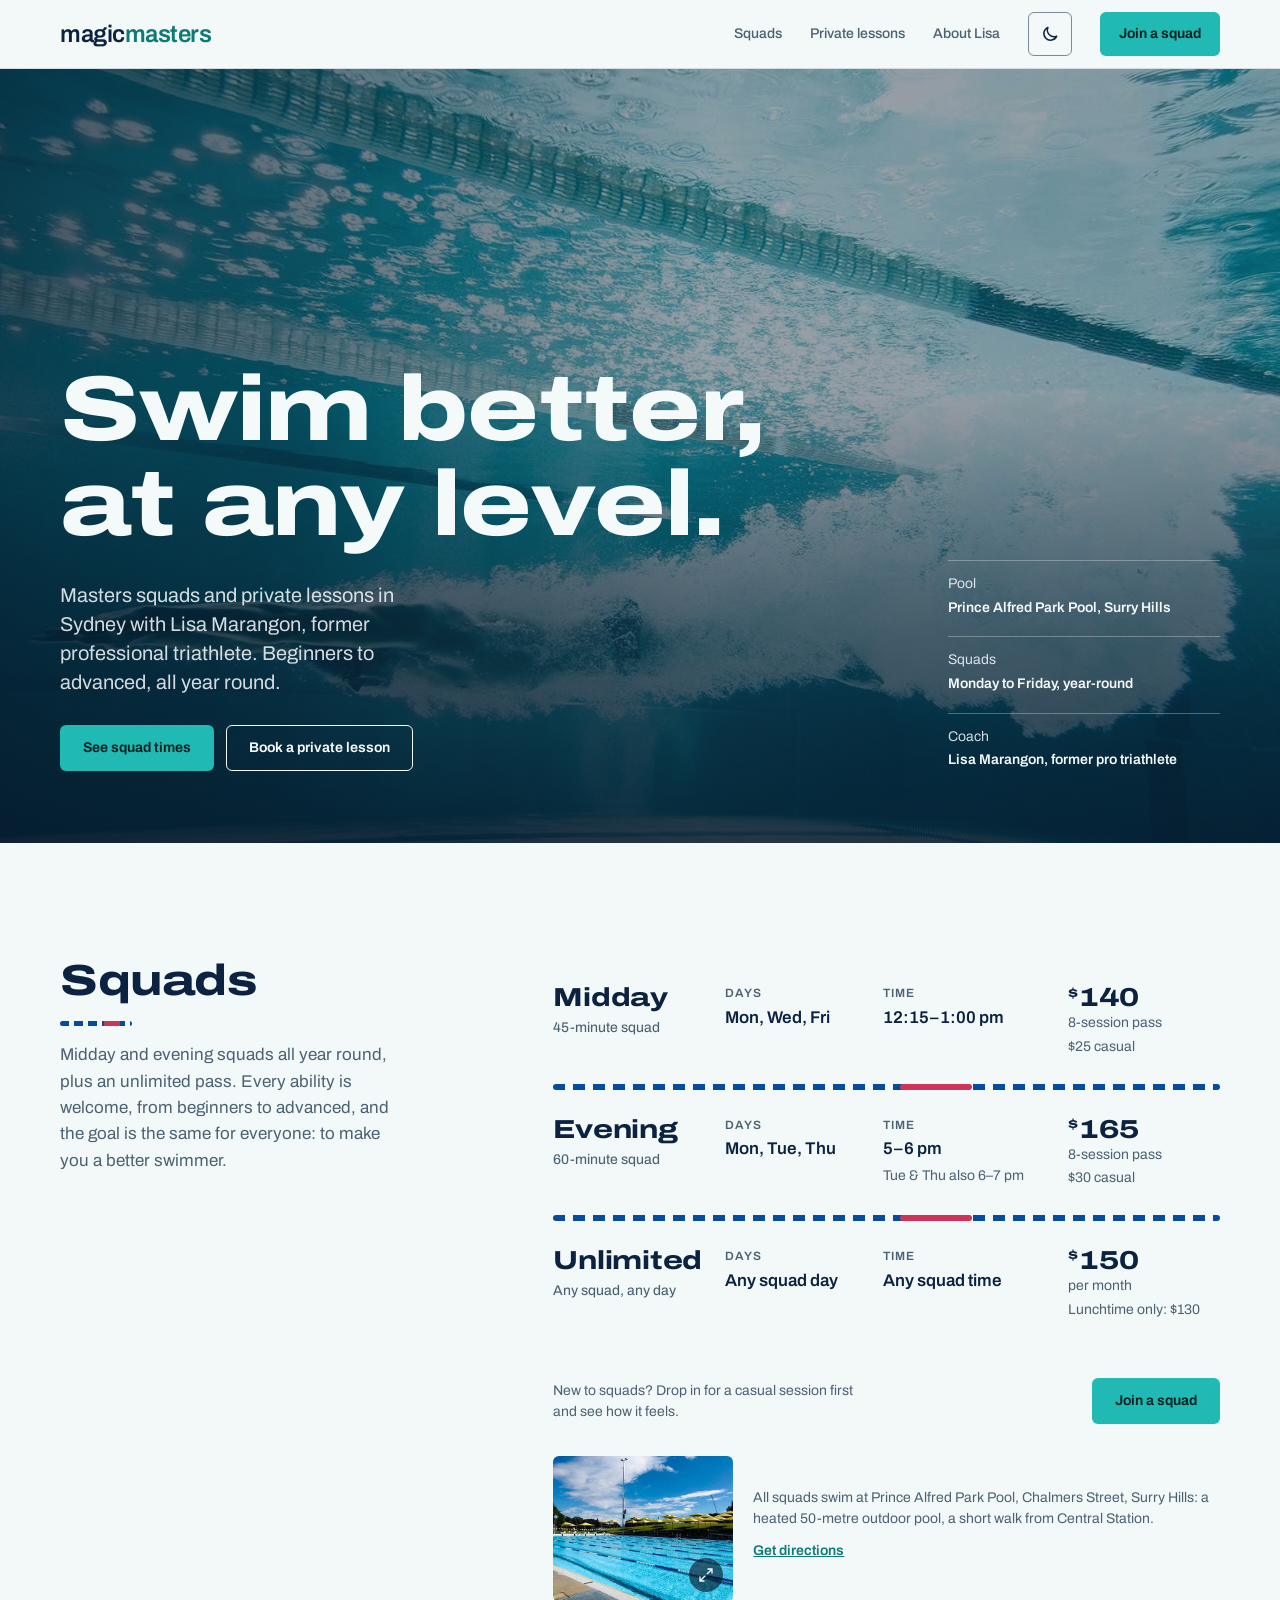
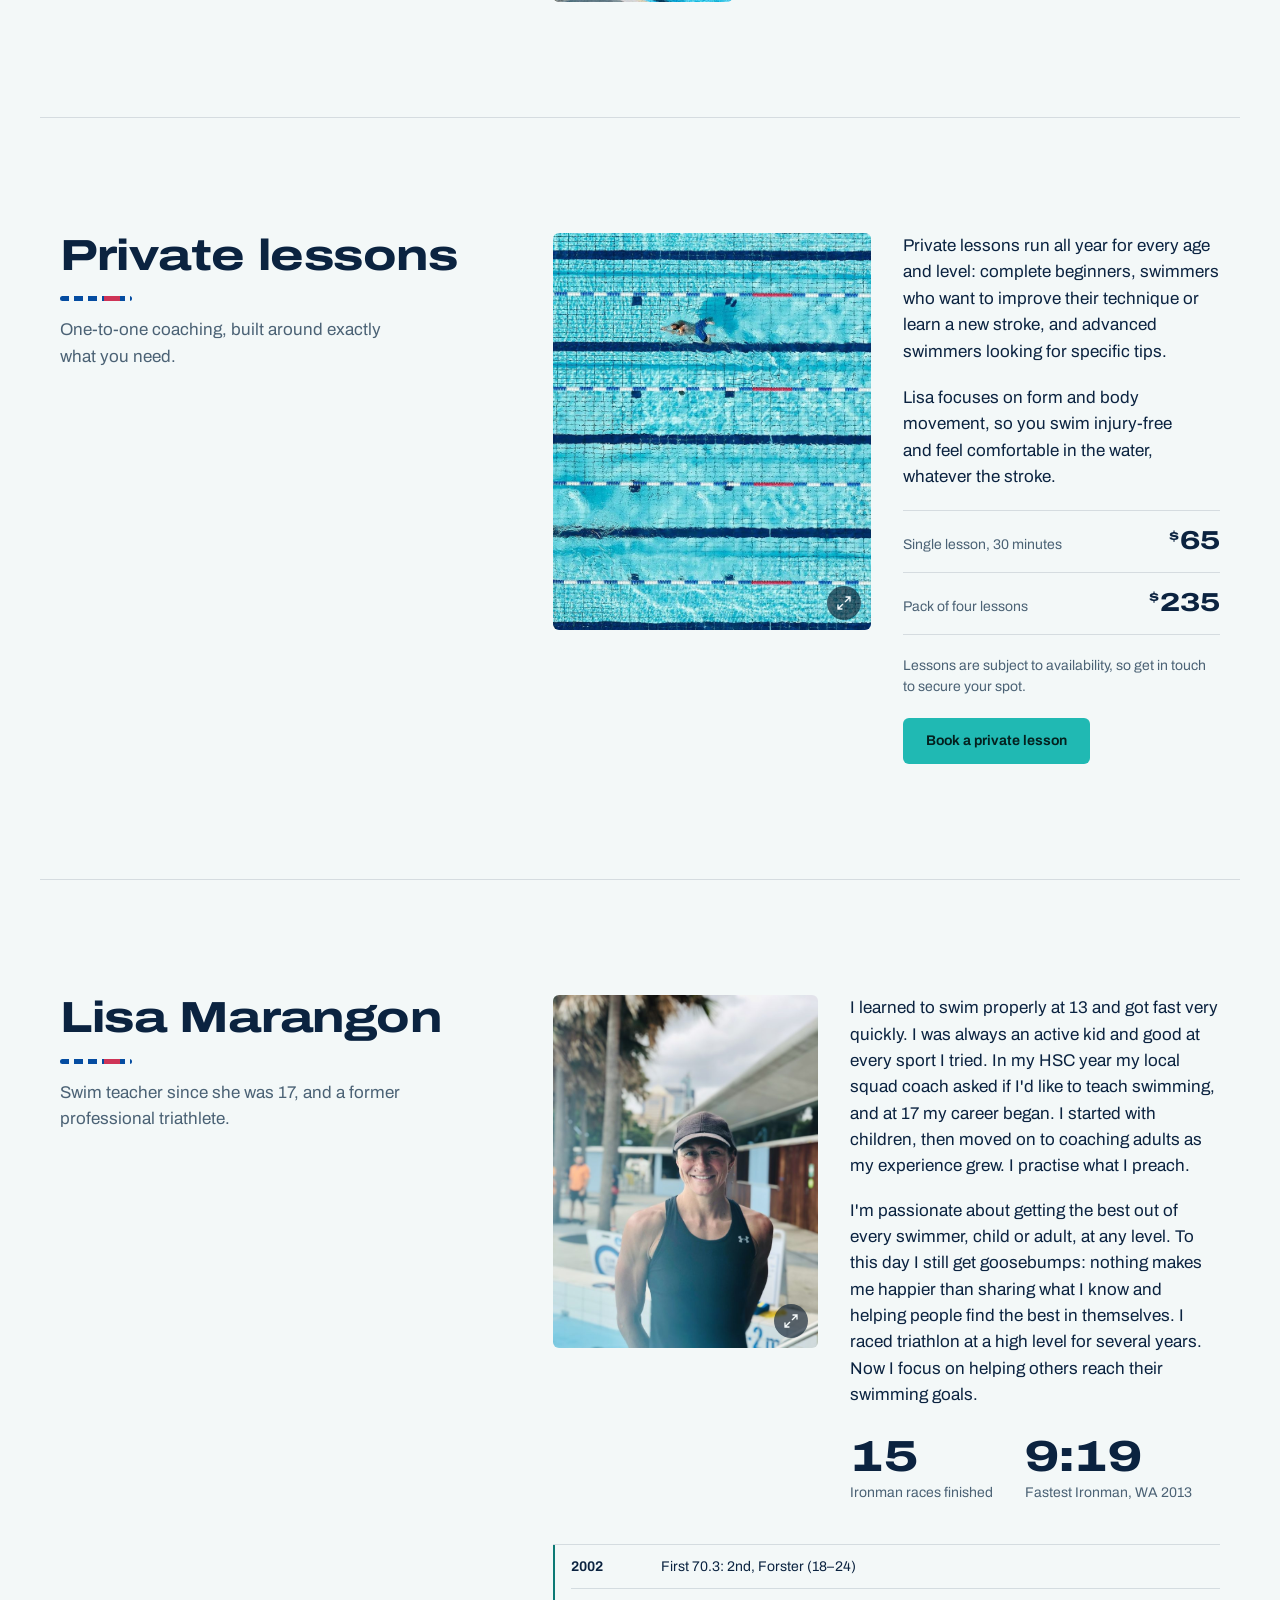
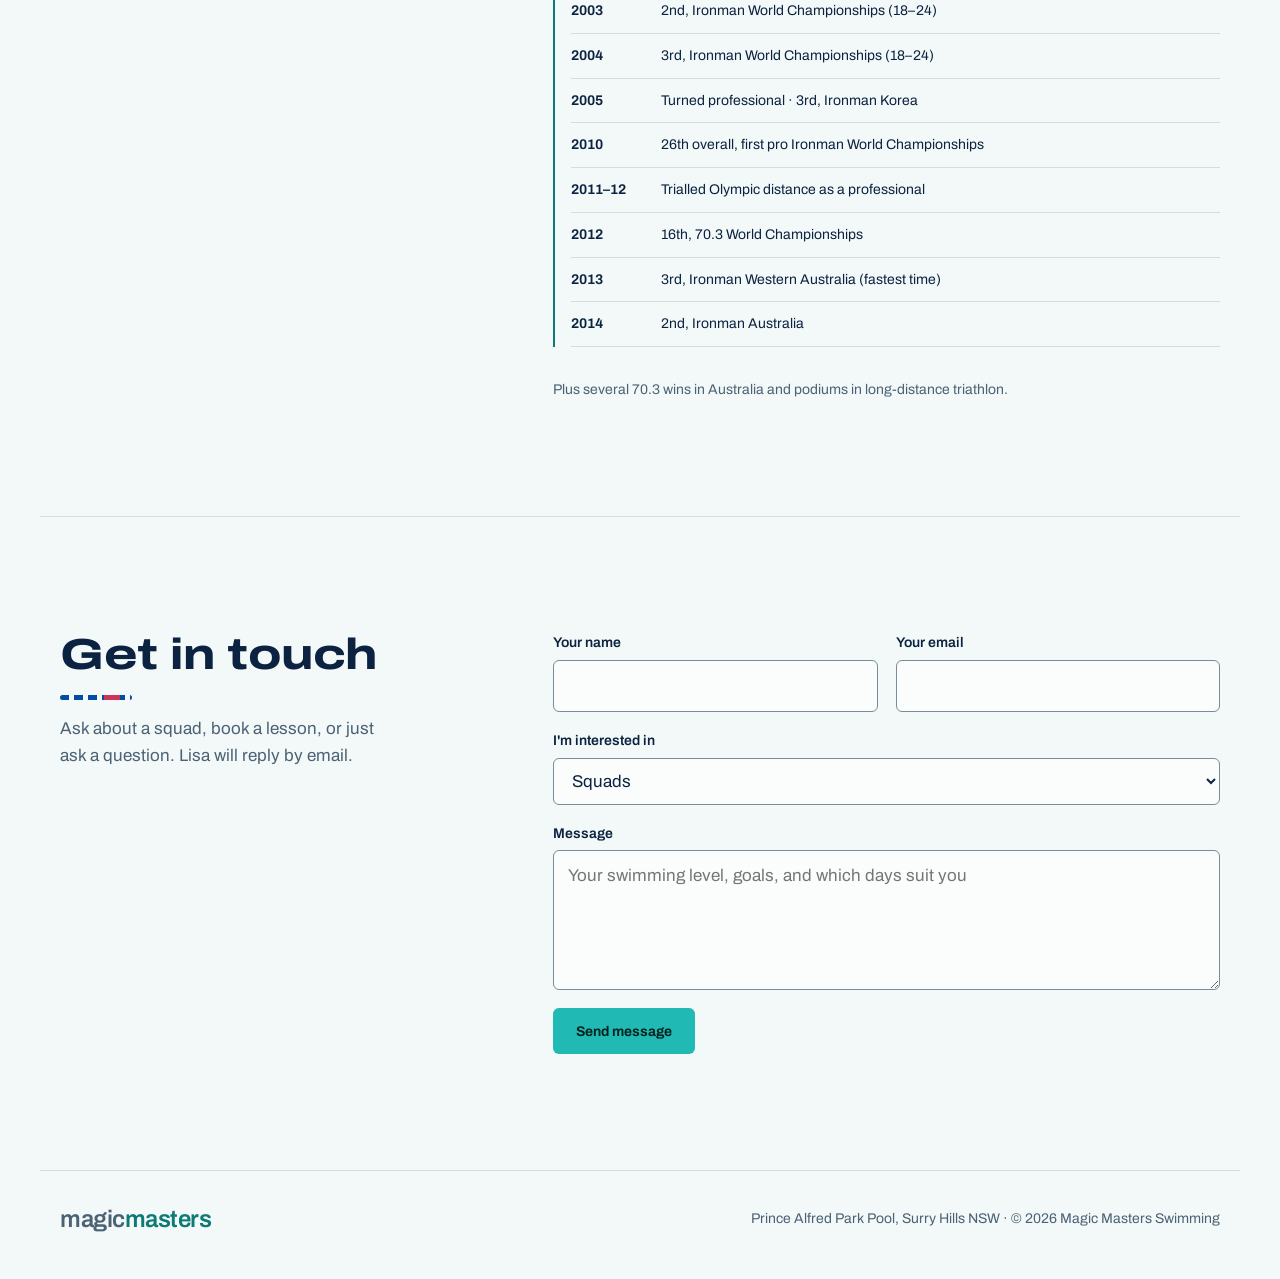
==== commit 002ce9d2: "Safari-proof the motion pass Support check (Safari 27.2 current on iOS): every effect used is suppor" ====
--- a/index.html
+++ b/index.html
@@ -139,7 +139,7 @@
 .hero-bg { position: absolute; inset: 0; z-index: -1; }
 .hero-bg img { width: 100%; height: 100%; object-fit: cover; object-position: 30% 62%; scale: 1.12; }
 /* caustics: soft underwater light drifting over the water */
-.hero-bg::before { content: ""; position: absolute; inset: -25%; z-index: 1; pointer-events: none; opacity: 0.5; mix-blend-mode: soft-light;
+.hero-bg::before { content: ""; position: absolute; inset: -25%; z-index: 1; pointer-events: none; opacity: 0.18;
   background:
     radial-gradient(28% 18% at 22% 30%, var(--caustic), transparent 70%),
     radial-gradient(22% 16% at 64% 22%, var(--caustic), transparent 70%),
@@ -208,7 +208,11 @@
   }
 
   @supports (animation-timeline: view()) {
-    .rail > *, .body > *:not(figure):not(.lanes) { animation: reveal linear both; animation-timeline: view(); animation-range: entry 0% entry 45%; }
+    .body > *:not(figure):not(.lanes) { animation: reveal linear both; animation-timeline: view(); animation-range: entry 0% entry 45%; }
+    /* The rail is sticky, and iOS Safari still has bugs with view() on sticky elements,
+       so rail content follows its (non-sticky) section's timeline instead of its own. */
+    .section { view-timeline: --section block; }
+    .rail > * { animation: reveal linear both; animation-timeline: --section; animation-range: entry 5% entry 35%; }
     @keyframes reveal { from { opacity: 0.15; translate: 0 28px; } }
     /* Squads: rows push off the wall; ropes draw across */
     .lanes > .lane { animation: push-off linear both; animation-timeline: view(); animation-range: entry 0% entry 60%; }
@@ -221,8 +225,7 @@
     .zoom img { animation: settle linear both; animation-timeline: view(); animation-range: entry 0% cover 55%; }
     @keyframes settle { from { scale: 1.18; } to { scale: 1; } }
     /* Section headings: a short rope underline draws in */
-    .rail h2 { view-timeline: --heading block; }
-    .rail h2::after { animation: rope-draw linear both; animation-timeline: --heading; animation-range: entry 40% cover 30%; }
+    .rail h2::after { animation: rope-draw linear both; animation-timeline: --section; animation-range: entry 15% entry 50%; }
     /* Lisa's results: a line runs down the timeline as you read */
     .career { view-timeline: --career block; }
     .career::before { animation: timeline-grow linear both; animation-timeline: --career; animation-range: entry 40% cover 50%; }
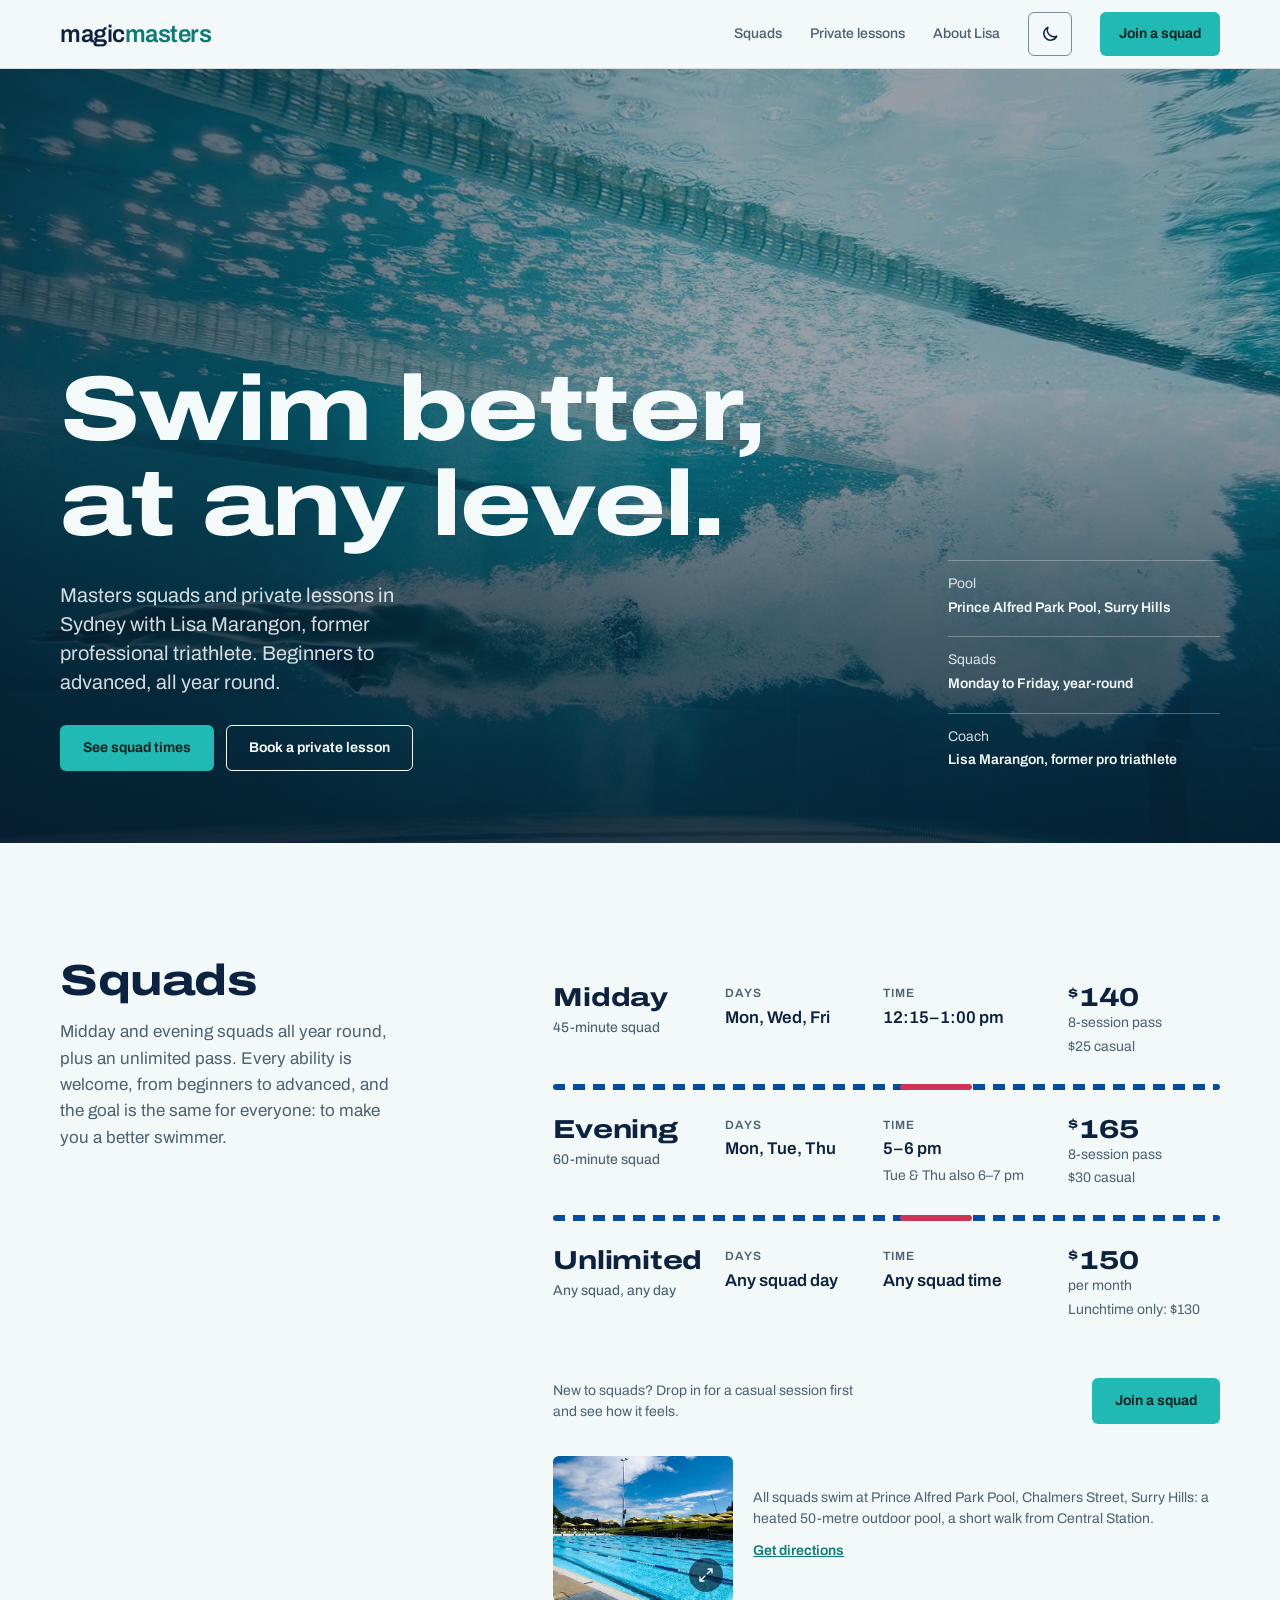
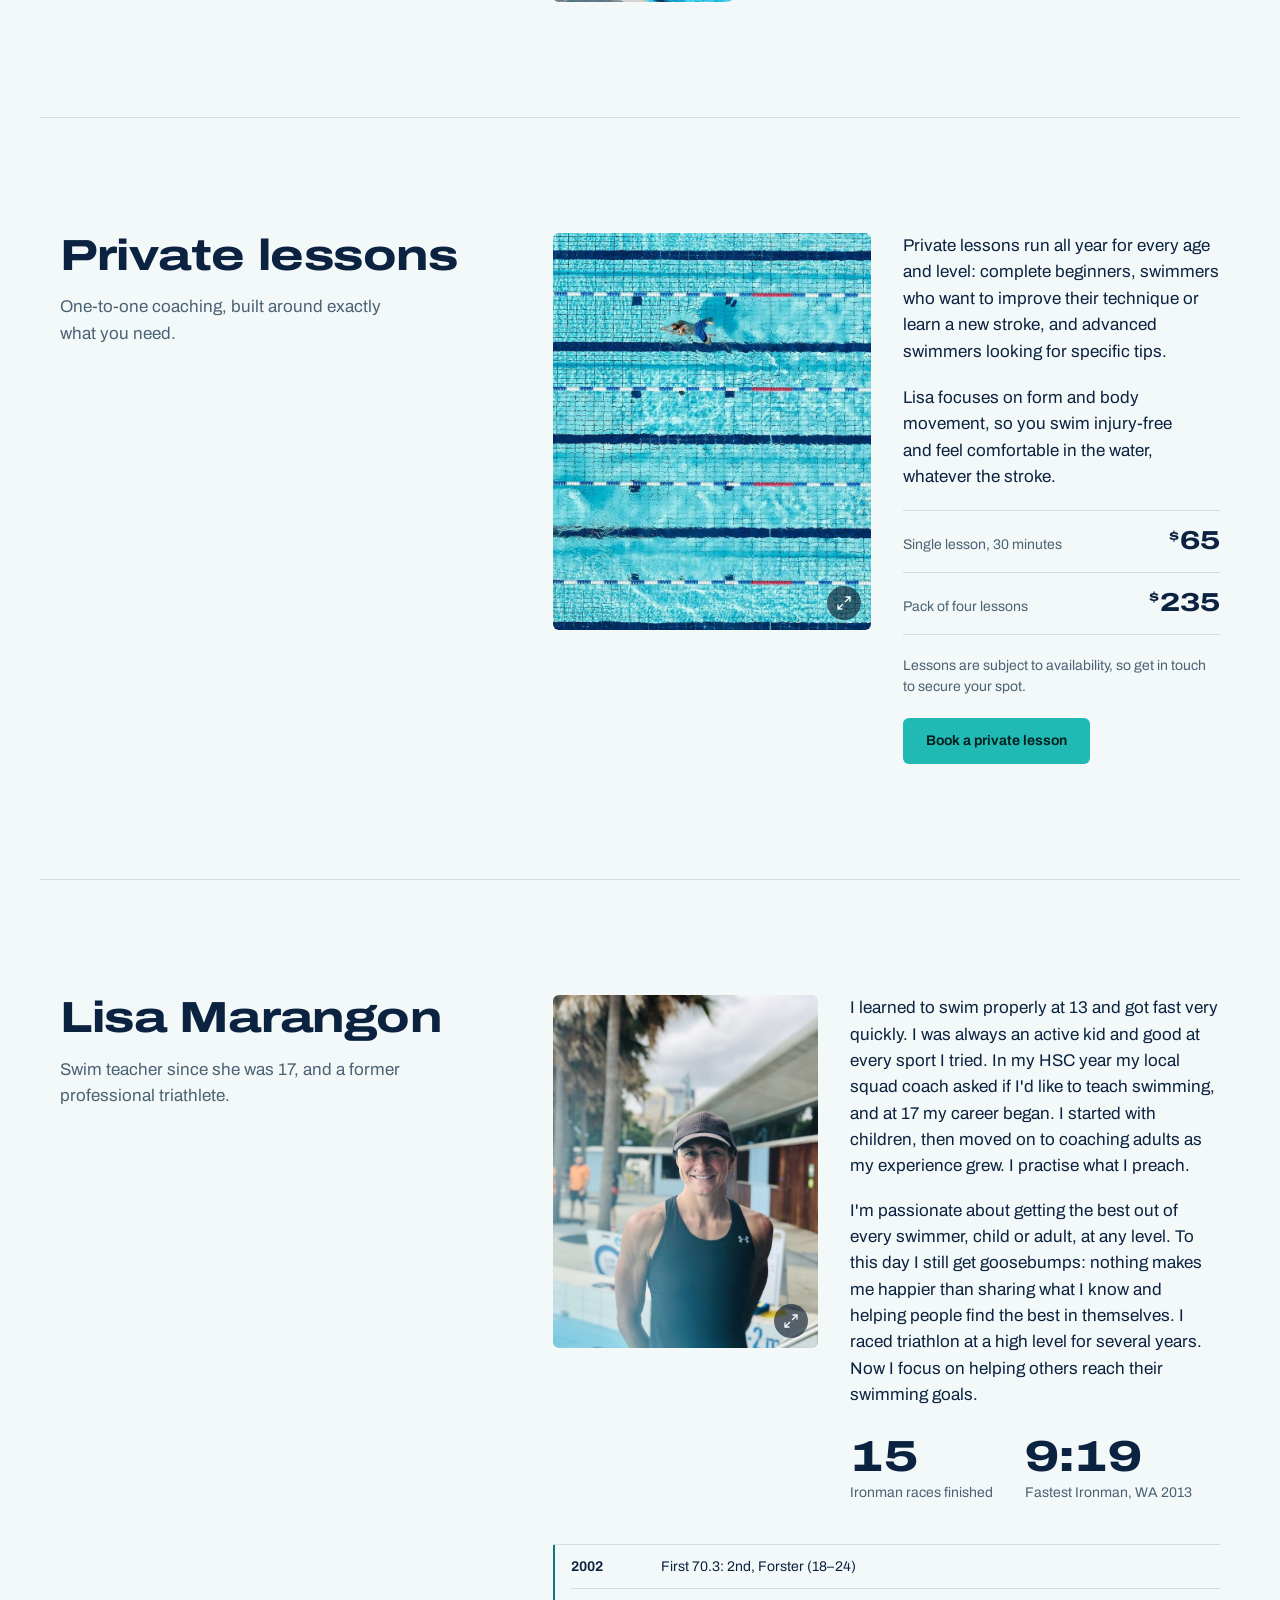
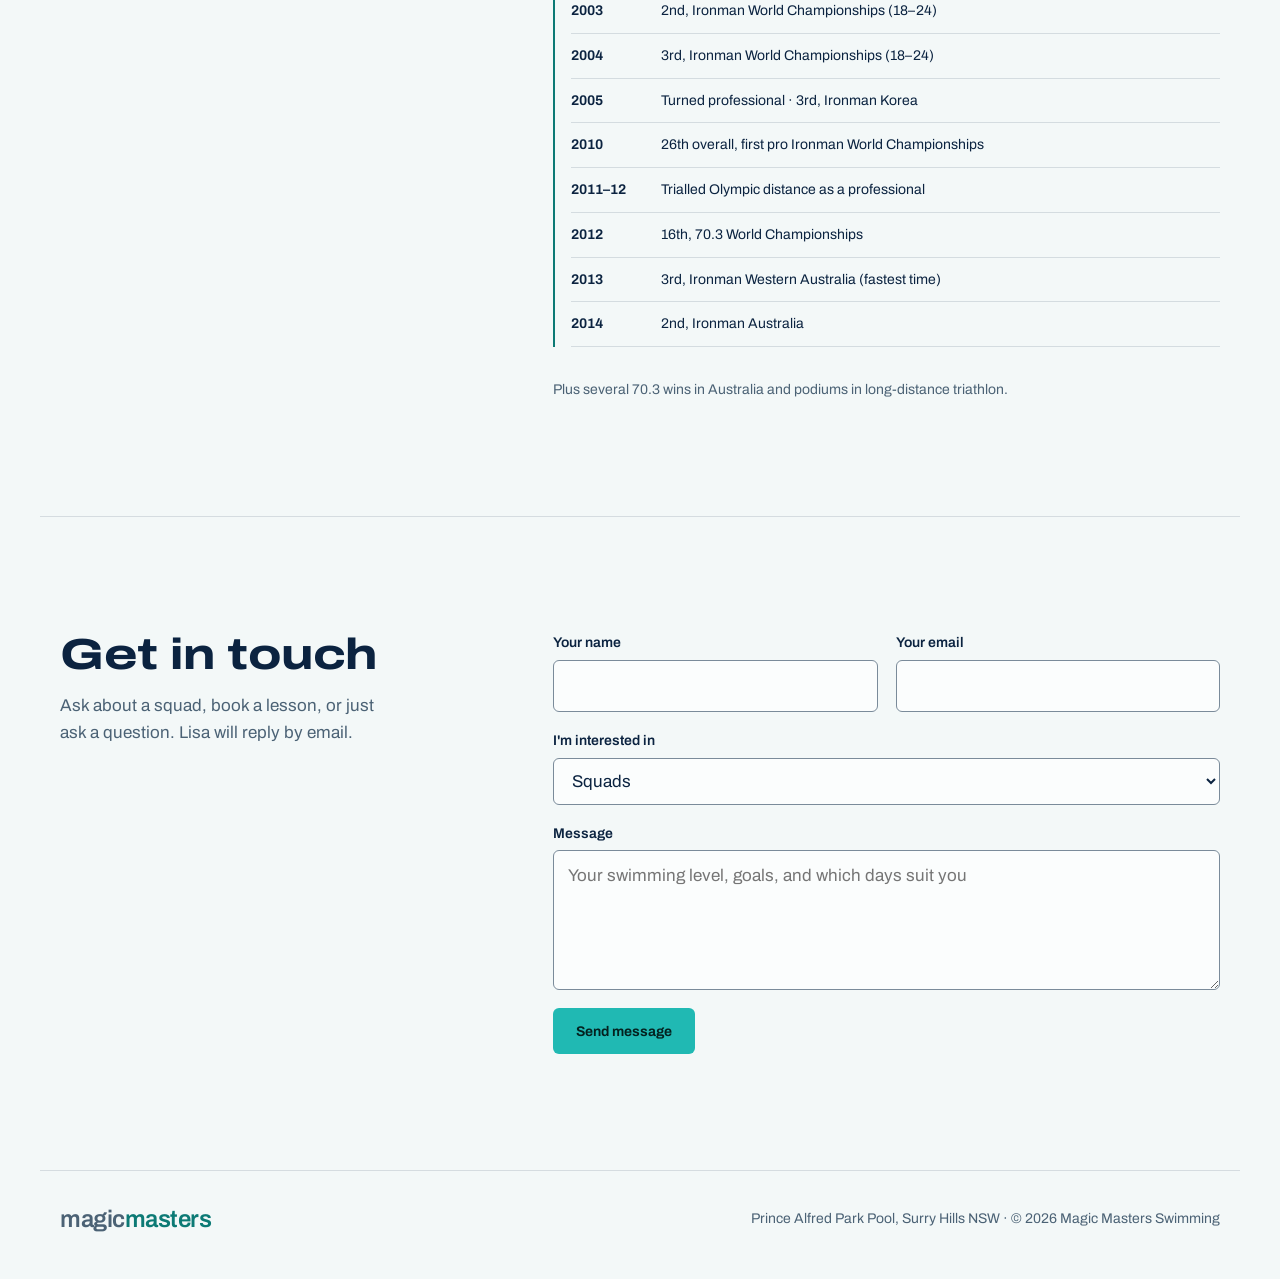
==== commit 5dcfdae5: "Motion review fixes: lightbox bugs, scroll lock, three effects cut Fresh-eyes review found: - lightb" ====
--- a/index.html
+++ b/index.html
@@ -132,6 +132,7 @@
 .theme-toggle[data-mode="dark"] .i-moon { display: none; }
 :root:not(.lb-vt)::view-transition-old(root), :root:not(.lb-vt)::view-transition-new(root) { animation: none; mix-blend-mode: normal; }
 ::view-transition-group(lb-photo) { animation-duration: 460ms; animation-timing-function: cubic-bezier(0.2, 0, 0, 1); }
+::view-transition-old(lb-photo), ::view-transition-new(lb-photo) { width: 100%; height: 100%; object-fit: cover; overflow: clip; }
 
 /* Hero */
 .hero { position: relative; isolation: isolate; overflow: hidden; display: grid; align-items: end;
@@ -139,12 +140,11 @@
 .hero-bg { position: absolute; inset: 0; z-index: -1; }
 .hero-bg img { width: 100%; height: 100%; object-fit: cover; object-position: 30% 62%; scale: 1.12; }
 /* caustics: soft underwater light drifting over the water */
-.hero-bg::before { content: ""; position: absolute; inset: -25%; z-index: 1; pointer-events: none; opacity: 0.18;
+.hero-bg::before { content: ""; position: absolute; inset: -8% -8% 30% -8%; z-index: 1; pointer-events: none; opacity: 0.24;
   background:
-    radial-gradient(28% 18% at 22% 30%, var(--caustic), transparent 70%),
-    radial-gradient(22% 16% at 64% 22%, var(--caustic), transparent 70%),
-    radial-gradient(30% 20% at 46% 70%, var(--caustic), transparent 70%),
-    radial-gradient(18% 14% at 82% 58%, var(--caustic), transparent 70%); }
+    radial-gradient(26% 12% at 24% 34%, var(--caustic), transparent 60%),
+    radial-gradient(20% 10% at 66% 22%, var(--caustic), transparent 60%),
+    radial-gradient(24% 11% at 48% 64%, var(--caustic), transparent 60%); }
 .hero-bg::after { content: ""; position: absolute; inset: 0; z-index: 2;
   background:
     linear-gradient(90deg, color-mix(in srgb, var(--photo-shade) 74%, transparent) 0%, color-mix(in srgb, var(--photo-shade) 40%, transparent) 55%, color-mix(in srgb, var(--photo-shade) 42%, transparent) 100%),
@@ -174,14 +174,12 @@
   @keyframes line-up { from { translate: 0 105%; } }
   @keyframes rise { from { opacity: 0; translate: 0 14px; } }
 
-  /* Hero: caustic light drifts; the photo breathes (Ken Burns on `scale`) */
+  /* Hero: caustic light drifts slowly over the water */
   .hero-bg::before { animation: caustics 20s ease-in-out infinite alternate; }
   @keyframes caustics {
     from { transform: translate3d(-3%, -2%, 0) rotate(-2deg) scale(1); }
     to   { transform: translate3d(4%, 3%, 0) rotate(4deg) scale(1.1); }
   }
-  .hero-bg img { animation: breathe 26s ease-in-out infinite alternate; }
-  @keyframes breathe { from { scale: 1.12; } to { scale: 1.2; } }
 
   /* Desktop hover: photos lean in a touch */
   @media (hover: hover) and (pointer: fine) {
@@ -190,15 +188,12 @@
   }
 
   /* Lightbox entry when View Transitions aren't available */
-  .lightbox[open]:not(.vt) { animation: lb-in 320ms var(--ease-out); }
-  .lightbox[open]:not(.vt)::backdrop { animation: lb-fade 320ms var(--ease-out); }
-  @keyframes lb-in { from { opacity: 0; scale: 0.96; } }
+  .lightbox.fade[open], .lightbox.fade[open]::backdrop { animation: lb-fade 320ms var(--ease-out); }
   @keyframes lb-fade { from { opacity: 0; } }
 
   @supports (animation-timeline: scroll()) {
     /* Parallax on `translate`, layered over the breathing `scale` */
-    .hero-bg img { animation: breathe 26s ease-in-out infinite alternate, parallax linear both;
-      animation-timeline: auto, scroll(root block); animation-range: normal, 0px 900px; }
+    .hero-bg img { animation: parallax linear both; animation-timeline: scroll(root block); animation-range: 0px 900px; }
     @keyframes parallax { from { translate: 0 0; } to { translate: 0 16%; } }
     /* Header: a lane rope fills as you scroll down the page; a soft shadow lifts it */
     .top::after { animation: progress linear both; animation-timeline: scroll(root block); }
@@ -208,24 +203,18 @@
   }
 
   @supports (animation-timeline: view()) {
-    .body > *:not(figure):not(.lanes) { animation: reveal linear both; animation-timeline: view(); animation-range: entry 0% entry 45%; }
+    .body > *:not(figure):not(.lanes):not(.pool) { animation: reveal linear both; animation-timeline: view(); animation-range: entry 0% entry 45%; }
     /* The rail is sticky, and iOS Safari still has bugs with view() on sticky elements,
        so rail content follows its (non-sticky) section's timeline instead of its own. */
     .section { view-timeline: --section block; }
     .rail > * { animation: reveal linear both; animation-timeline: --section; animation-range: entry 5% entry 35%; }
     @keyframes reveal { from { opacity: 0.15; translate: 0 28px; } }
-    /* Squads: rows push off the wall; ropes draw across */
-    .lanes > .lane { animation: push-off linear both; animation-timeline: view(); animation-range: entry 0% entry 60%; }
-    @keyframes push-off { from { opacity: 0.15; translate: -40px 0; } }
+    /* Squads: the lane ropes draw across */
     .rope { transform-origin: left center; animation: rope-draw linear both; animation-timeline: view(); animation-range: entry 20% cover 45%; }
     @keyframes rope-draw { from { transform: scaleX(0); } }
-    /* Photos: a water line rises to reveal them while they settle from a slight zoom */
-    .zoom { animation: water-line linear both; animation-timeline: view(); animation-range: entry 0% entry 80%; }
-    @keyframes water-line { from { clip-path: inset(24% 0 0 0 round var(--radius)); } to { clip-path: inset(0 0 0 0 round var(--radius)); } }
+    /* Photos settle from a slight zoom as they arrive */
     .zoom img { animation: settle linear both; animation-timeline: view(); animation-range: entry 0% cover 55%; }
     @keyframes settle { from { scale: 1.18; } to { scale: 1; } }
-    /* Section headings: a short rope underline draws in */
-    .rail h2::after { animation: rope-draw linear both; animation-timeline: --section; animation-range: entry 15% entry 50%; }
     /* Lisa's results: a line runs down the timeline as you read */
     .career { view-timeline: --career block; }
     .career::before { animation: timeline-grow linear both; animation-timeline: --career; animation-range: entry 40% cover 50%; }
@@ -238,8 +227,6 @@
 .section + .section .wrap { border-top: 1px solid var(--line); }
 .rail { grid-column: 1 / span 4; display: grid; gap: 16px; align-content: start; position: sticky; top: 96px; align-self: start; }
 .rail h2 { font-size: var(--step-3); }
-.rail h2::after { content: ""; display: block; width: 72px; height: 5px; margin-top: 18px; border-radius: 3px; transform-origin: left center;
-  background: linear-gradient(90deg, transparent 44px, var(--rope-red) 44px 60px, transparent 60px), repeating-linear-gradient(90deg, var(--rope-blue) 0 9px, transparent 9px 14px); }
 .rail p { color: var(--ink-2); max-width: 34ch; }
 .body { grid-column: 6 / span 7; display: grid; gap: 32px; min-width: 0; }
 
@@ -271,6 +258,8 @@
 .zoom .zoom-hint svg { width: 16px; height: 16px; fill: none; stroke: currentColor; stroke-width: 2; stroke-linecap: round; }
 .lightbox { border: 0; padding: 0; background: transparent; color: var(--photo-ink); max-width: min(92vw, 1200px); max-height: 92vh; overflow: visible; }
 .lightbox::backdrop { background: color-mix(in srgb, var(--photo-shade) 90%, transparent); }
+html:has(.lightbox[open]) { overflow: hidden; }
+.lightbox { overscroll-behavior: contain; }
 .lightbox figure { margin: 0; display: grid; gap: 12px; justify-items: center; }
 .lightbox img { max-width: 100%; max-height: 80vh; width: auto; height: auto; border-radius: var(--radius); cursor: zoom-out; }
 .lightbox figcaption { font-size: var(--step--1); color: var(--photo-ink-2); text-align: center; max-width: 60ch; }
@@ -512,7 +501,7 @@
 </main>
 
 <dialog class="lightbox" id="lightbox" aria-label="Photo">
-  <figure><img id="lb-img" src="" alt=""><figcaption id="lb-cap"></figcaption></figure>
+  <figure><img id="lb-img" src="" alt=""><figcaption id="lb-cap" aria-hidden="true"></figcaption></figure>
   <button class="lb-close" type="button" aria-label="Close photo"><svg viewBox="0 0 24 24" aria-hidden="true"><path d="M6 6l12 12M18 6L6 18"/></svg></button>
 </dialog>
 
@@ -563,30 +552,37 @@
 // where View Transitions exist the photo also grows out of its spot on the page.
 (function () {
   var dlg = document.getElementById("lightbox"), big = document.getElementById("lb-img"), cap = document.getElementById("lb-cap");
-  var root = document.documentElement, still = window.matchMedia("(prefers-reduced-motion: reduce)"), thumb = null;
+  var root = document.documentElement, still = window.matchMedia("(prefers-reduced-motion: reduce)");
+  var current = null, busy = false;
   function morph(update, after) {
-    if (!document.startViewTransition || still.matches) { update(); after(); return; }
-    root.classList.add("lb-vt"); dlg.classList.add("vt");
+    busy = true;
+    function finish() { busy = false; after(); }
+    if (!document.startViewTransition || still.matches) { dlg.classList.add("fade"); update(); finish(); return; }
+    dlg.classList.remove("fade");
+    root.classList.add("lb-vt");
     var done = false;
     var vt = document.startViewTransition(function () { done = true; update(); });
     // Safety net: if the browser never paints the transition, finish without it.
     setTimeout(function () { if (!done) { vt.skipTransition(); update(); } }, 400);
     vt.ready.catch(function () {});
-    vt.finished.catch(function () {}).then(function () { root.classList.remove("lb-vt"); dlg.classList.remove("vt"); after(); });
+    vt.finished.catch(function () {}).then(function () { root.classList.remove("lb-vt"); finish(); });
   }
   function open(btn) {
-    thumb = btn.querySelector("img");
-    big.src = thumb.currentSrc || thumb.src; big.alt = thumb.alt; cap.textContent = thumb.alt;
-    thumb.style.viewTransitionName = "lb-photo";
-    morph(function () { thumb.style.viewTransitionName = ""; big.style.viewTransitionName = "lb-photo"; if (!dlg.open) dlg.showModal(); },
+    if (busy || dlg.open) return;
+    var t = btn.querySelector("img");
+    current = t;
+    big.src = t.currentSrc || t.src; big.alt = t.alt; cap.textContent = t.alt;
+    dlg.setAttribute("aria-label", t.alt);
+    t.style.viewTransitionName = "lb-photo";
+    morph(function () { t.style.viewTransitionName = ""; big.style.viewTransitionName = "lb-photo"; if (!dlg.open) dlg.showModal(); },
           function () { big.style.viewTransitionName = ""; });
   }
   function close() {
-    if (!dlg.open) return;
-    var t = thumb;
+    if (busy || !dlg.open) return;
+    var t = current;
     big.style.viewTransitionName = "lb-photo";
-    morph(function () { big.style.viewTransitionName = ""; if (t) t.style.viewTransitionName = "lb-photo"; if (dlg.open) dlg.close(); },
-          function () { if (t) t.style.viewTransitionName = ""; });
+    morph(function () { big.style.viewTransitionName = ""; t.style.viewTransitionName = "lb-photo"; if (dlg.open) dlg.close(); },
+          function () { t.style.viewTransitionName = ""; });
   }
   document.querySelectorAll(".zoom").forEach(function (btn) { btn.addEventListener("click", function () { open(btn); }); });
   dlg.querySelector(".lb-close").addEventListener("click", close);
